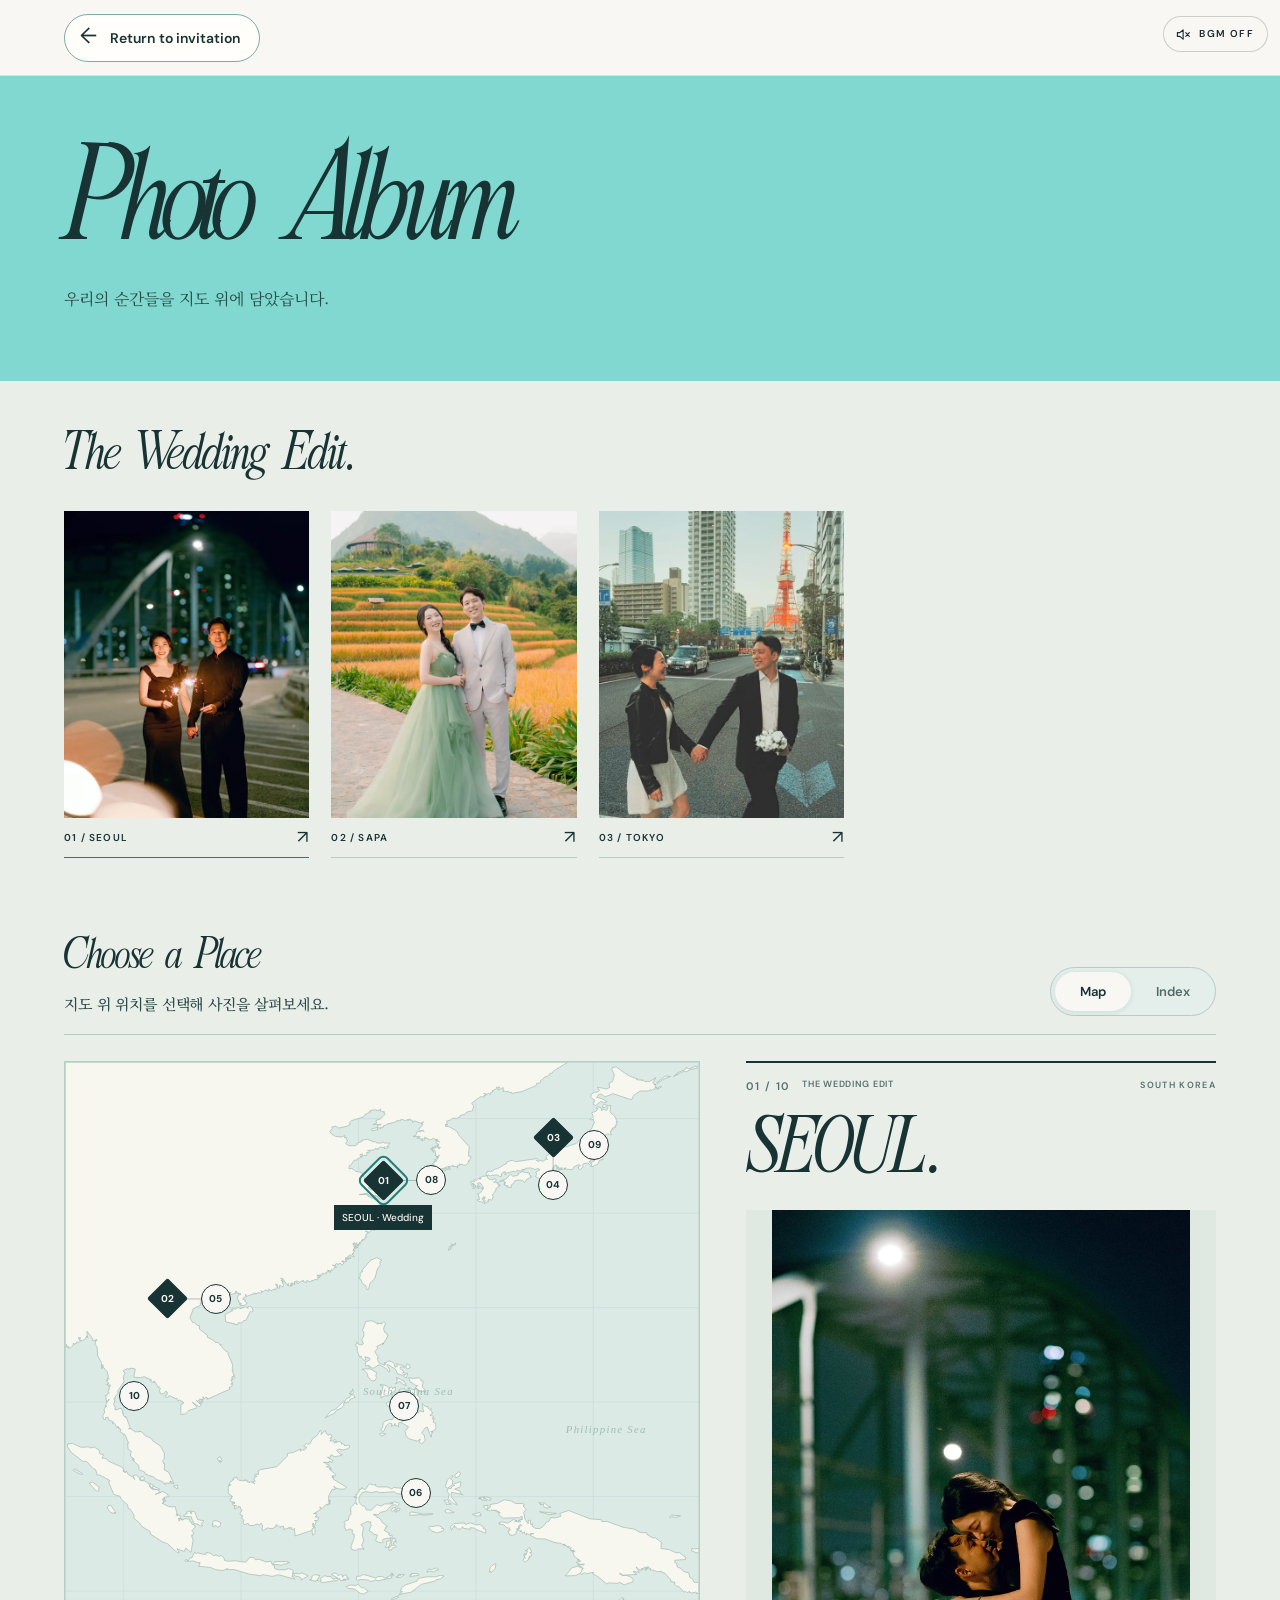
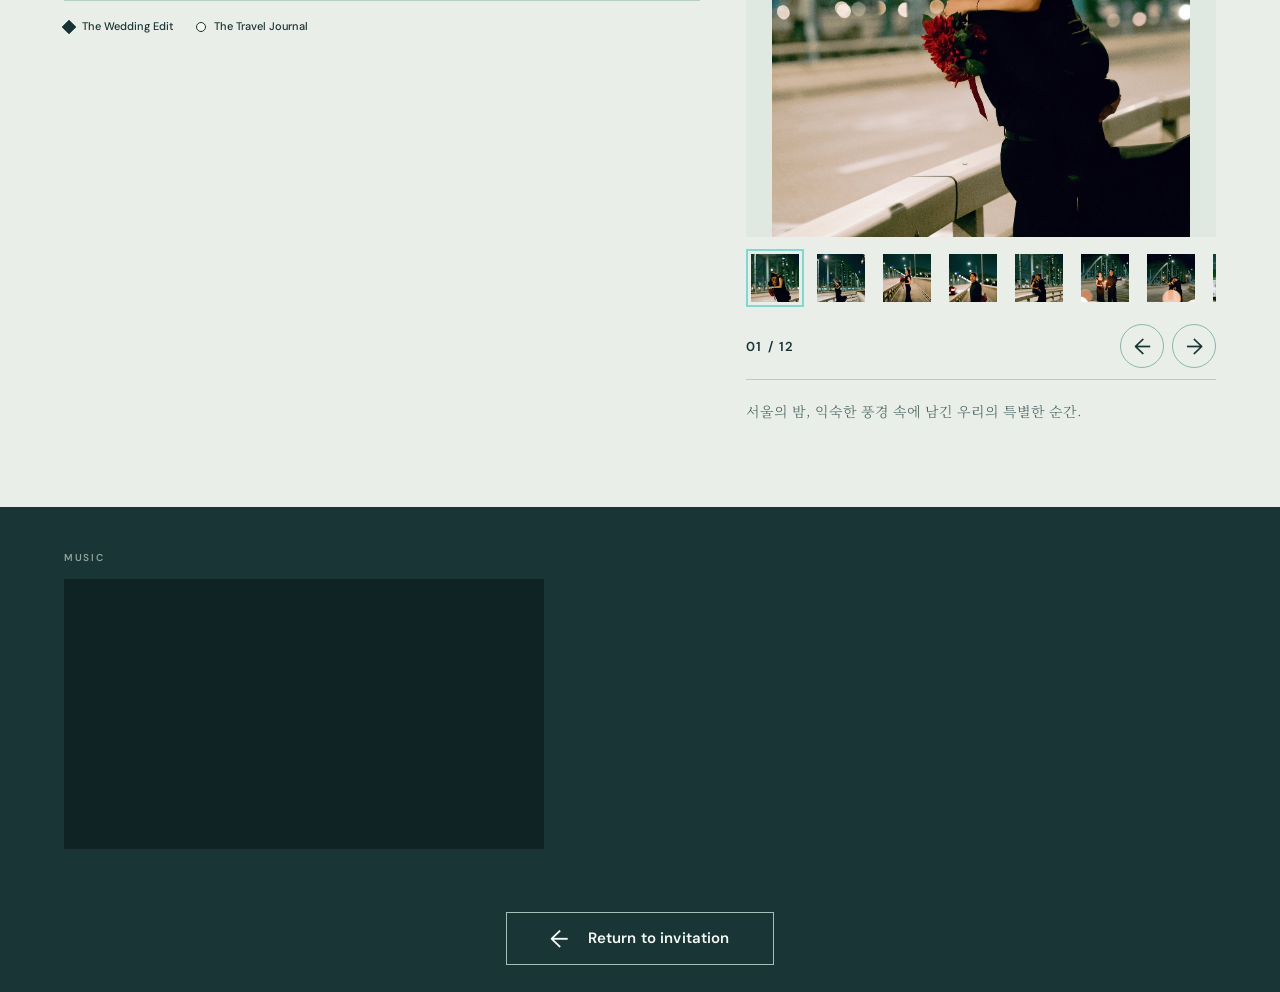
==== atlas.html @ 375e002c "UI refinement v5 (kakaopay remittance, accounts card design, photo album typography) - 마음을 전하는 곳: 연한" ====
<!doctype html>
<html lang="ko">
<head>
  <meta charset="utf-8">
  <meta name="viewport" content="width=device-width, initial-scale=1, viewport-fit=cover">
  <meta name="theme-color" content="#81d8d0">
  <title>Photo Album — Jungwoo &amp; Seoha</title>
  <link rel="stylesheet" href="./style.css?v=8-intro125">
  <link rel="stylesheet" href="./atlas.css?v=20261112-v6">
  <link rel="stylesheet" href="./atlas-typography.css?v=5">
  <link rel="stylesheet" href="./bgm.css?v=3">
</head>
<body class="atlas-page" data-bgm-page="atlas">
  <header class="atlas-header">
    <div class="wrap atlas-header-inner">
      <a class="atlas-back" href="./index.html#atlas-entry" aria-label="청첩장으로 돌아가기">
        <span class="atlas-back-arrow" aria-hidden="true">←</span>
        <span>Return to invitation</span>
      </a>
    </div>
  </header>
  <main class="atlas-main">
    <section class="atlas-hero" aria-labelledby="atlas-page-title">
      <div class="wrap atlas-hero-layout">
        <div class="atlas-title-stack">
          <h1 id="atlas-page-title">Photo Album</h1>
          <p class="atlas-hero-caption">우리의 순간들을 지도 위에 담았습니다.</p>
        </div>
      </div>
    </section>
    <section class="atlas-featured wrap" aria-labelledby="wedding-edit-title">
      <div class="atlas-featured-heading">
        <h2 id="wedding-edit-title">The Wedding Edit.</h2>
      </div>
      <div id="wedding-features" class="atlas-featured-grid"></div>
    </section>
    <section class="atlas-workspace wrap" id="explore" aria-label="웨딩 스냅과 여행 사진 탐색">
      <div class="atlas-toolbar">
        <div class="atlas-toolbar-heading">
          <h2>Choose a Place</h2>
          <p class="atlas-map-guide">지도 위 위치를 선택해 사진을 살펴보세요.</p>
        </div>
        <div class="atlas-tabs" role="tablist" aria-label="도시 탐색 방식">
          <button class="is-active" id="tab-map" type="button" role="tab" aria-selected="true" aria-controls="map-view">Map</button>
          <button id="tab-index" type="button" role="tab" tabindex="-1" aria-selected="false" aria-controls="index-view">Index</button>
        </div>
      </div>
      <div class="atlas-columns">
        <div class="atlas-locator">
          <div id="map-view" class="map-view" role="tabpanel" aria-labelledby="tab-map">
            <div id="map-holder" class="atlas-map">
              <svg class="atlas-map-art" viewBox="0 0 1000 850" preserveAspectRatio="none" role="img" aria-label="동아시아와 동남아시아 해안선 지도"><image href="./images/atlas-map.svg?v=20261023-1" width="1000" height="850"/></svg>
              <svg class="atlas-map-route" viewBox="0 0 1000 850" preserveAspectRatio="none" aria-hidden="true"><path id="map-pairs" d=""></path><path id="map-route-line" d=""></path></svg>
              <div id="map-dots" class="atlas-map-pins" aria-label="웨딩 스냅 또는 여행 컬렉션을 선택하세요"></div>
            </div>
            <div class="atlas-map-legend" aria-label="지도 범례">
              <span><i class="legend-wedding" aria-hidden="true"></i>The Wedding Edit</span>
              <span><i class="legend-travel" aria-hidden="true"></i>The Travel Journal</span>
            </div>
            <button class="atlas-details-link" id="details-link" type="button" aria-pressed="false">11 / The Details <span aria-hidden="true">↗</span></button>
          </div>
          <div id="index-view" class="atlas-index is-hidden" role="tabpanel" aria-labelledby="tab-index" hidden></div>
        </div>
        <article class="atlas-memory" id="photo-viewer" aria-labelledby="place-title" tabindex="-1">
          <div class="atlas-memory-top"><span><span id="place-number">01 / 10</span><span id="place-group">THE WEDDING EDIT</span></span><span id="place-country">SOUTH KOREA</span></div>
          <h3 id="place-title">SEOUL.</h3>
          <button id="memory-photo" class="atlas-photo-stage" type="button" aria-label="선택한 사진 확대" aria-haspopup="dialog">
            <img id="memory-image" alt="" decoding="async" fetchpriority="high" width="1200" height="1800">
            <span id="memory-placeholder" class="atlas-photo-placeholder">사진을 불러오는 중입니다.</span>
          </button>
          <div id="filmstrip" class="atlas-filmstrip" role="group" aria-label="사진 썸네일. 좌우 방향키로 이동"></div>
          <div class="atlas-photo-toolbar">
            <span id="memory-count" aria-live="polite">01 / 10</span>
            <div class="atlas-photo-arrows">
              <button type="button" id="prev-photo" aria-label="이전 사진">←</button>
              <button type="button" id="next-photo" aria-label="다음 사진">→</button>
            </div>
          </div>
          <p class="atlas-memory-caption" id="memory-story"></p>
          <p class="atlas-sr-only" id="viewer-status" role="status" aria-live="polite" aria-atomic="true"></p>
        </article>
      </div>
    </section>
  </main>
  <section class="bgm-dock" aria-label="배경음악"><div class="wrap">
    <figure class="bgm-card" aria-label="배경음악 플레이어">
      <figcaption class="bgm-card-caption"><span class="micro">Music</span></figcaption>
      <div class="bgm-frame"><div id="bgm-player"></div></div>
    </figure>
  </div></section>
  <footer class="atlas-footer"><div class="wrap"><a href="./index.html#atlas-entry" aria-label="청첩장으로 돌아가기"><span aria-hidden="true">←</span><span>Return to invitation</span></a></div></footer>
  <div id="photo-lightbox" class="atlas-lightbox" role="dialog" aria-modal="true" aria-label="확대된 사진" aria-hidden="true">
    <button id="close-lightbox" class="atlas-lightbox-close" type="button" aria-label="확대 사진 닫기">×</button>
    <button id="lightbox-prev" class="atlas-lightbox-prev" type="button" aria-label="이전 확대 사진">←</button>
    <img id="lightbox-image" alt="확대된 여행 사진">
    <button id="lightbox-next" class="atlas-lightbox-next" type="button" aria-label="다음 확대 사진">→</button>
    <span id="lightbox-count" class="atlas-lightbox-count"></span>
  </div>
  <script src="./atlas-data.js?v=20261112-v4" defer></script>
  <script src="./atlas.js?v=20261112-v4" defer></script>
  <script src="./bgm.js?v=3" defer></script>
</body>
</html>
---- style.css ----
@import url('https://fonts.googleapis.com/css2?family=Bodoni+Moda:ital,opsz,wght@0,6..96,400;0,6..96,500;1,6..96,400&family=DM+Sans:wght@400;500;600;700&family=Noto+Serif+KR:wght@300;400;500&display=swap');
:root{--blue:#81d8d0;--blue-deep:#66c9c0;--pale:#dbefec;--paper:#f8f7f3;--cream:#f0eee7;--ink:#152b2d;--muted:#647070;--white:#fffdf8;--serif:'Bodoni Moda',Georgia,serif;--kr:'Noto Serif KR','Batang',serif;--sans:'DM Sans',Arial,sans-serif;--hair:rgba(21,43,45,.25)}
*{box-sizing:border-box}html{scroll-behavior:smooth;scroll-padding-top:90px}body{margin:0;color:var(--ink);background:var(--paper);font:14px/1.6 var(--sans);-webkit-font-smoothing:antialiased}body.atlas-page{background:#e9eee9}button,input{font:inherit}a{color:inherit;text-decoration:none}button{cursor:pointer}button:disabled{cursor:not-allowed;opacity:.55}button:focus-visible,a:focus-visible{outline:2px solid #278f89;outline-offset:4px}img{max-width:100%;display:block}.wrap{max-width:1370px;margin:auto;padding-left:clamp(22px,5.1vw,76px);padding-right:clamp(22px,5.1vw,76px)}.micro{font:600 10px/1.4 var(--sans);letter-spacing:.165em;text-transform:uppercase}.micro-muted{color:var(--muted)}.serif{font-family:var(--serif)}.kr{font-family:var(--kr)}.link-line{display:inline-flex;align-items:center;justify-content:space-between;gap:60px;border-bottom:1px solid currentColor;padding:16px 0 12px;font:600 11px var(--sans);letter-spacing:.14em;text-transform:uppercase;transition:gap .25s,color .25s}.link-line:hover{gap:80px;color:#167b76}.arrow-circle{width:49px;height:49px;border:1px solid currentColor;border-radius:50%;display:inline-grid;place-items:center;font:24px/1 var(--sans);font-weight:400;flex-shrink:0}.site-header{height:74px;background:rgba(248,247,243,.97);border-bottom:1px solid var(--hair);position:sticky;top:0;z-index:20;backdrop-filter:blur(14px)}.header-grid{height:100%;display:flex;align-items:center;justify-content:space-between}.mark{font:500 25px/.8 var(--serif);letter-spacing:-.07em;white-space:nowrap}.mark em{font-weight:400;color:#218e87}.header-center{font:600 9px var(--sans);letter-spacing:.2em}.header-nav{display:flex;align-items:center;gap:34px}.header-nav a{font:600 10px var(--sans);letter-spacing:.11em;white-space:nowrap;transition:opacity .2s}.header-nav a:hover{opacity:.55}.header-nav .little-dot{display:inline-block;width:7px;height:7px;background:var(--blue);border:1px solid var(--ink);border-radius:50%;vertical-align:2px;margin-right:8px}.vertical-label{writing-mode:vertical-rl;text-orientation:mixed;font:600 9px var(--sans);letter-spacing:.2em}
/* Landing */
.hero{padding-top:65px;padding-bottom:91px;position:relative;overflow:hidden}.hero::before{content:'';position:absolute;width:31%;height:420px;background:#eaf2ee;right:0;top:0}.hero-grid{display:grid;grid-template-columns:48% 52%;align-items:center;min-height:700px;position:relative}.hero-copy{position:relative;z-index:2;padding-bottom:32px}.hero-intro{display:flex;align-items:center;gap:13px;margin-bottom:96px}.hero-intro::before{content:'';height:6px;width:30px;background:var(--blue)}.hero h1{font:400 clamp(83px,9vw,155px)/.94 var(--serif);letter-spacing:-.085em;margin:0 0 46px -8px}.hero h1 i{font-weight:400;display:block;margin-left:16%;letter-spacing:-.085em}.hero-foot{display:grid;grid-template-columns:110px 1fr;gap:25px;border-top:1px solid var(--hair);padding-top:19px;max-width:480px}.hero-foot .caption-kr{font:300 13px/1.95 var(--kr)}.hero-media{height:min(65vw,760px);min-height:660px;position:relative;display:flex;justify-content:flex-end;padding-left:34px}.hero-photo-frame{position:relative;height:100%;width:82%;background:#172527;overflow:hidden}.hero-photo-frame>img{height:100%;width:100%;object-fit:cover;object-position:50% 51%}.hero-photo-frame::after{content:'';position:absolute;inset:0;background:linear-gradient(to top,rgba(0,0,0,.22),transparent 35%);pointer-events:none}.hero-photo-caption{position:absolute;left:11%;bottom:28px;background:var(--white);padding:14px 24px 12px;z-index:2;font-size:9px;letter-spacing:.12em}.hero-plate{position:absolute;width:112px;height:112px;background:var(--blue);z-index:1;left:-15px;top:75px;display:flex;align-items:end;padding:14px}.hero-plate span{font:42px/.8 var(--serif);letter-spacing:-.06em}.hero-side{position:absolute;right:-29px;top:35%;color:#415f5e}.hero-rule{height:1px;background:var(--hair)}
.statement{background:var(--blue);min-height:130px;display:flex;align-items:center}.statement-grid{display:flex;align-items:center;justify-content:space-between;gap:40px;padding-top:27px;padding-bottom:27px}.statement h2{font:400 clamp(24px,3.1vw,44px)/1.12 var(--serif);letter-spacing:-.035em;margin:0}.statement h2 i{font-weight:400}.statement .seal{display:flex;align-items:center;gap:16px}.statement .seal-symbol{display:grid;place-items:center;width:57px;height:57px;border-radius:50%;border:1px solid var(--ink);font:400 24px var(--serif)}
.section-head{display:flex;justify-content:space-between;gap:18px;border-top:1px solid var(--hair);padding-top:17px}.note-section{padding-top:133px;padding-bottom:165px}.note-grid{display:grid;grid-template-columns:23% 1fr;gap:45px}.note-content{max-width:780px}.note-content .quote{font:400 clamp(57px,7vw,115px)/1.05 var(--serif);letter-spacing:-.065em;margin:65px 0 58px}.note-content .quote i{font-weight:400}.note-copy{display:flex;gap:44px;align-items:start;max-width:590px;margin-left:auto}.note-copy .fine-line{height:1px;background:var(--ink);flex:1;margin-top:13px;min-width:50px}.note-copy p{font:300 19px/2.1 var(--kr);letter-spacing:-.065em;margin:0;flex:2}.note-copy strong{font-weight:500}.note-foot{display:flex;justify-content:end;margin-top:54px;color:var(--muted)}
.portraits{background:var(--cream);padding:75px 0 145px;overflow:hidden}.portraits-heading{display:flex;justify-content:space-between;align-items:end;gap:25px;padding-top:65px}.portraits-heading h2{font:400 clamp(62px,8vw,120px)/.95 var(--serif);letter-spacing:-.07em;margin:0}.portraits-heading p{font:300 14px/1.9 var(--kr);margin:0 0 15px}.photos-composition{display:grid;grid-template-columns:53% 32%;justify-content:space-between;align-items:start;gap:6%;margin-top:75px}.portrait-main{margin:0}.portrait-main img{width:100%;height:700px;object-fit:cover;object-position:50% 55%;background:#172224}.portrait-small{margin:125px 0 0}.portrait-small img{width:100%;height:460px;object-fit:cover;object-position:48% 50%;background:#172224}.figure-caption{display:flex;justify-content:space-between;gap:12px;align-items:center;margin-top:13px;font:600 9px var(--sans);letter-spacing:.13em}.figure-caption span:last-child{color:var(--muted)}.photo-end{border-top:1px solid var(--hair);margin-top:80px;padding-top:17px;display:flex;justify-content:space-between;color:var(--muted)}
.atlas-teaser{background:var(--ink);color:var(--paper);position:relative;padding:91px 0 120px;overflow:hidden}.atlas-teaser::before{content:'03';position:absolute;right:-40px;bottom:-150px;color:rgba(129,216,208,.085);font:500 500px/.7 var(--serif);letter-spacing:-.1em;pointer-events:none}.atlas-teaser .section-head{border-color:#ffffff5c}.atlas-teaser-top{display:grid;grid-template-columns:52% 1fr;gap:40px;padding-top:70px}.atlas-teaser h2{font:400 clamp(74px,9.2vw,139px)/.91 var(--serif);letter-spacing:-.08em;margin:0}.atlas-teaser h2 i{display:block;padding-left:13%;font-weight:400}.atlas-teaser-intro{align-self:end;max-width:260px;justify-self:end;font:300 14px/2 var(--kr);color:#e0e8e3;padding-bottom:9px}.atlas-teaser-image{display:grid;grid-template-columns:53% 38%;gap:6%;align-items:end;margin:80px 0 54px}.atlas-teaser-image .image-window{height:500px;position:relative;overflow:hidden}.atlas-teaser-image .image-window img{height:100%;width:100%;object-fit:cover;object-position:50% 55%;filter:saturate(.88)}.atlas-teaser-image .image-window::after{content:'TOKYO / 003';position:absolute;left:18px;bottom:15px;background:var(--paper);padding:8px 11px;color:var(--ink);font:600 9px var(--sans);letter-spacing:.16em}.atlas-teaser-image .mini-archive{background:var(--blue);height:330px;color:var(--ink);display:flex;flex-direction:column;justify-content:space-between;padding:25px 24px}.mini-archive .geo-circle{height:170px;width:170px;border-radius:50%;border:1px solid #24565b;position:relative;align-self:center;margin-top:18px;background:repeating-linear-gradient(0deg,transparent 0 33px,#275b6033 34px 35px),repeating-linear-gradient(90deg,transparent 0 33px,#275b6033 34px 35px)}.mini-archive .geo-circle::after{content:'';position:absolute;inset:23px;border:1px dashed #275b6055;border-radius:50%}.mini-archive .geo-circle b{position:absolute;font:400 32px var(--serif);top:63px;left:62px}.atlas-link{border-top:1px solid #d5eeeb9c;display:flex;justify-content:space-between;align-items:center;padding-top:25px;gap:30px}.atlas-link .left-title{font:400 38px var(--serif);letter-spacing:-.04em}.atlas-link a{display:flex;align-items:center;gap:20px;font:600 11px var(--sans);letter-spacing:.14em}
.day-section{padding-top:145px;padding-bottom:170px}.day-grid{display:grid;grid-template-columns:49% 1fr;gap:75px;margin-top:75px}.day-section h2{font:400 clamp(85px,12vw,172px)/.81 var(--serif);letter-spacing:-.095em;margin:18px 0}.day-section h2 i{display:block;margin-left:25%;font-weight:400}.day-right{padding-top:55px}.day-right>p{font:300 14px/2.05 var(--kr);margin:0 0 82px}.detail{display:grid;grid-template-columns:125px 1fr;border-top:1px solid var(--hair);padding:20px 0 30px;gap:20px;min-height:120px}.detail:last-of-type{border-bottom:1px solid var(--hair)}.detail-title{font:400 clamp(26px,3vw,40px)/1.2 var(--serif);letter-spacing:-.03em}.detail-sub{margin-top:6px;font:300 12px/1.8 var(--kr);color:var(--muted)}.placeholder-tag{display:inline-block;background:var(--pale);padding:7px 10px;margin-top:33px;font:600 9px var(--sans);letter-spacing:.13em}
.reply{background:var(--blue);padding-top:85px;padding-bottom:100px}.reply .section-head{border-color:#28585a80}.reply-grid{display:grid;grid-template-columns:1fr 35%;gap:40px;align-items:end;margin-top:58px}.reply h2{font:400 clamp(67px,9vw,126px)/.92 var(--serif);letter-spacing:-.07em;margin:0}.reply h2 i{font-weight:400}.reply-right{font:300 14px/2 var(--kr);padding-bottom:12px}.reply-right a{margin-top:30px;width:100%;font:600 11px var(--sans);letter-spacing:.15em}.site-footer{background:var(--ink);color:#eef4ec;padding-top:78px;padding-bottom:35px}.footer-title{font:400 clamp(80px,17vw,250px)/.9 var(--serif);letter-spacing:-.095em;margin:50px 0 90px}.footer-title i{color:var(--blue);font-weight:400}.footer-bottom{display:flex;justify-content:space-between;border-top:1px solid #f9fbf866;padding-top:18px}
/* Atlas separate page */
.atlas-hero{background:var(--blue);padding:84px 0 92px;overflow:hidden}.atlas-hero .section-head{border-color:#204b4d85}.atlas-hero-content{display:grid;grid-template-columns:1fr 280px;gap:40px;align-items:end;margin-top:75px}.atlas-hero h1{font:400 clamp(94px,13vw,197px)/.84 var(--serif);letter-spacing:-.092em;margin:0 0 10px -9px}.atlas-hero h1 i{display:block;font-weight:400;margin-left:12%}.atlas-hero .sub{font:300 15px/2 var(--kr);margin:0 0 8px}.atlas-hero .index-no{font:400 44px var(--serif);margin-top:40px;letter-spacing:-.04em}.atlas-hero .index-no span{font:600 9px var(--sans);letter-spacing:.14em;vertical-align:middle;margin-left:8px}.atlas-workspace{padding-top:85px;padding-bottom:120px}.atlas-toolbar{display:flex;justify-content:space-between;align-items:end;gap:25px;border-bottom:1px solid var(--hair);padding-bottom:20px}.atlas-toolbar h2{font:400 43px var(--serif);letter-spacing:-.055em;margin:0}.view-tabs{display:flex;gap:30px}.view-tabs button{border:0;border-bottom:2px solid transparent;background:transparent;color:var(--muted);padding:13px 0 10px;font:600 10px var(--sans);letter-spacing:.17em}.view-tabs button.active{border-bottom-color:var(--ink);color:var(--ink)}.atlas-main-grid{display:grid;grid-template-columns:minmax(0,1.15fr) minmax(345px,.85fr);gap:50px;margin-top:35px;align-items:start}.map-view,.index-view{min-width:0}.hidden{display:none!important}.map-holder{background:#e5eeea;position:relative;width:100%;aspect-ratio:1.11;overflow:hidden;border:1px solid #b5c8c1}.map-holder svg{width:100%;height:100%;display:block}.map-dots{position:absolute;inset:0}.map-pin{position:absolute;transform:translate(-50%,-50%);width:17px;height:17px;border:1px solid var(--ink);border-radius:50%;background:var(--paper);padding:0;box-shadow:0 0 0 5px #f8f7f360;transition:background .2s,box-shadow .2s}.map-pin.featured{background:var(--blue)}.map-pin.is-selected{background:var(--ink);border:3px solid var(--blue);width:24px;height:24px;box-shadow:0 0 0 7px #74cfc550;z-index:5}.map-pin:hover{box-shadow:0 0 0 10px #74cfc54d;z-index:3}.map-pin .tooltip{position:absolute;bottom:26px;left:50%;transform:translateX(-50%);background:var(--ink);color:#fff;white-space:nowrap;padding:5px 8px;font:600 9px var(--sans);letter-spacing:.07em;opacity:0;pointer-events:none}.map-pin:hover .tooltip,.map-pin:focus-visible .tooltip{opacity:1}.map-legend{display:flex;align-items:center;justify-content:space-between;gap:16px;margin-top:15px;color:var(--muted)}.map-legend span{display:flex;align-items:center;gap:7px}.legend-dot{display:inline-block;width:9px;height:9px;border-radius:50%;border:1px solid var(--ink);background:var(--blue)}.map-caption{font:300 12px/1.9 var(--kr);margin-top:35px;color:var(--muted);max-width:350px}.index-view{height:100%;min-height:510px;max-height:670px;overflow:auto;border-top:1px solid var(--hair)}.index-btn{width:100%;display:grid;grid-template-columns:38px 1fr 22px;gap:12px;align-items:center;text-align:left;padding:18px 7px 18px 0;border:0;border-bottom:1px solid var(--hair);background:transparent;color:var(--ink)}.index-btn .num{font:600 9px var(--sans);letter-spacing:.1em;color:var(--muted)}.index-btn .place-name{font:400 28px/1.1 var(--serif);letter-spacing:-.03em}.index-btn .place-country{display:block;font:600 8px var(--sans);letter-spacing:.12em;color:var(--muted);margin-top:6px}.index-btn.selected{background:#dcece8;padding-left:9px}.index-btn:hover .place-name{font-style:italic}.memory-card{border-top:2px solid var(--ink);padding-top:20px;min-width:0}.memory-meta{display:flex;align-items:center;justify-content:space-between;gap:16px}.memory-card h3{font:400 clamp(51px,5.6vw,83px)/1 var(--serif);letter-spacing:-.064em;margin:31px 0 22px}.memory-card h3 i{font-weight:400}.memory-photo{position:relative;background:#ceddd8;height:470px;overflow:hidden;display:flex;flex-direction:column;justify-content:center;align-items:center}.memory-photo img{height:100%;width:100%;object-fit:cover;object-position:center 53%;cursor:zoom-in}.memory-photo .no-image{padding:30px;text-align:center;display:grid;place-items:center;width:100%;height:100%;background:linear-gradient(135deg,#d5e9e4,#e9eeea 55%,#c1dbd5)}.no-image .outline{height:160px;width:160px;border:1px solid #627f7b8f;border-radius:50%;display:grid;place-items:center;font:400 40px var(--serif);color:#4b706b}.no-image p{font:600 9px var(--sans);letter-spacing:.17em;color:#587a76;margin-top:25px}.memory-after{display:flex;justify-content:space-between;gap:20px;align-items:center;border-bottom:1px solid var(--hair);padding:18px 0}.memory-after .memory-count{font:600 10px var(--sans);letter-spacing:.12em}.image-controls{display:flex;gap:8px}.image-controls button{width:37px;height:37px;display:grid;place-items:center;background:none;border:1px solid var(--hair);border-radius:50%;font-size:20px}.image-controls button:hover:not(:disabled){background:var(--blue)}.memory-story{font:300 13px/2 var(--kr);margin:24px 0 0;color:#394f4e}.atlas-endnote{margin-top:130px;display:grid;grid-template-columns:1fr 35%;gap:40px;border-top:1px solid var(--hair);padding-top:32px}.atlas-endnote p{font:400 clamp(32px,4vw,60px)/1.2 var(--serif);letter-spacing:-.045em;margin:0}.atlas-endnote .micro{margin-top:16px}.lightbox{position:fixed;inset:0;background:#0c191beb;z-index:60;display:none;align-items:center;justify-content:center;padding:55px 25px}.lightbox.active{display:flex}.lightbox img{max-width:100%;max-height:100%;object-fit:contain}.lightbox button{position:absolute;right:25px;top:15px;border:0;background:transparent;color:#fff;font:300 34px var(--sans)}
@media(min-width:1500px){.hero-grid{min-height:780px}}@media(max-width:980px){.header-center{display:none}.hero{padding-top:40px}.hero-grid{grid-template-columns:47% 53%;min-height:auto}.hero-media{min-height:520px;height:670px}.hero h1{font-size:clamp(70px,9vw,100px)}.hero-intro{margin-bottom:65px}.note-grid{grid-template-columns:17% 1fr}.portrait-main img{height:610px}.portrait-small img{height:380px}.atlas-main-grid{grid-template-columns:1fr 1fr;gap:25px}.memory-photo{height:410px}.atlas-teaser-image .image-window{height:425px}}
@media(max-width:700px){.wrap{padding-left:24px;padding-right:24px}.site-header{height:64px}.mark{font-size:25px}.header-nav{gap:17px}.header-nav a{font-size:9px}.hero{padding:39px 0 76px}.hero::before{height:380px;width:24%}.hero-grid{display:flex;flex-direction:column;align-items:stretch;gap:31px}.hero-copy{padding-bottom:0}.hero-intro{margin:9px 0 40px}.hero h1{font-size:clamp(78px,17vw,118px);margin:0 0 39px -4px}.hero h1 i{margin-left:10%}.hero-foot{grid-template-columns:95px 1fr;gap:12px;padding-top:15px}.hero-foot .caption-kr{font-size:12px;line-height:1.9}.hero-media{height:auto;min-height:unset;aspect-ratio:.77;padding-left:0;justify-content:flex-end}.hero-photo-frame{width:91%}.hero-plate{width:74px;height:74px;top:23px;left:0;padding:11px}.hero-plate span{font-size:31px}.hero-side{right:-7px;top:37%;font-size:8px;color:#fff}.hero-photo-caption{left:0;bottom:22px;padding:9px 10px;font-size:8px}.statement-grid{gap:20px}.statement h2{font-size:26px}.statement .seal{display:none}.note-section{padding-top:86px;padding-bottom:114px}.note-grid{display:block}.note-grid>.section-head{border-top:0;padding-top:0}.note-content .quote{font-size:clamp(55px,12vw,91px);margin:53px 0 58px}.note-copy{gap:19px}.note-copy p{font-size:16px;line-height:2}.note-copy .fine-line{min-width:25px}.portraits{padding:43px 0 96px}.portraits-heading{padding-top:52px;display:block}.portraits-heading h2{font-size:clamp(75px,15vw,105px)}.portraits-heading p{margin:19px 0 0 20%;font-size:12px}.photos-composition{grid-template-columns:72% 50%;justify-content:start;gap:0;margin-top:48px;align-items:start}.portrait-main img{height:440px}.portrait-small{margin:160px 0 0 -28%;width:100%}.portrait-small img{height:285px;border:7px solid var(--cream)}.figure-caption{font-size:8px;line-height:1.6}.portrait-small .figure-caption{padding-left:8px}.photo-end{margin-top:68px}.atlas-teaser{padding:60px 0 75px}.atlas-teaser::before{font-size:350px;right:-25px;bottom:-90px}.atlas-teaser-top{display:block;padding-top:63px}.atlas-teaser h2{font-size:clamp(68px,13vw,104px)}.atlas-teaser-intro{font-size:12px;max-width:230px;margin:27px 0 0 auto}.atlas-teaser-image{grid-template-columns:67% 1fr;gap:13px;margin:51px 0 41px;align-items:end}.atlas-teaser-image .image-window{height:370px}.atlas-teaser-image .mini-archive{height:215px;padding:12px 9px}.mini-archive .geo-circle{width:95px;height:95px;margin-top:12px;background-size:auto}.mini-archive .geo-circle b{font-size:20px;top:36px;left:32px}.atlas-teaser-image .image-window::after{font-size:8px;left:10px;bottom:10px}.mini-archive .micro{font-size:8px;letter-spacing:.05em}.atlas-link .left-title{font-size:26px}.atlas-link a{gap:10px;font-size:9px}.arrow-circle{width:42px;height:42px;font-size:21px}.day-section{padding-top:91px;padding-bottom:105px}.day-grid{display:block;margin-top:50px}.day-section h2{font-size:clamp(92px,22vw,147px)}.day-right{padding-top:65px}.day-right>p{margin-bottom:52px;font-size:13px}.detail{grid-template-columns:95px 1fr;gap:13px;min-height:100px}.detail-title{font-size:29px}.placeholder-tag{margin-top:20px}.reply{padding-top:58px;padding-bottom:80px}.reply-grid{display:block;margin-top:65px}.reply h2{font-size:clamp(70px,14vw,110px)}.reply-right{max-width:340px;margin:55px 0 0 auto;font-size:12px}.site-footer{padding-top:62px}.footer-title{font-size:clamp(88px,20vw,155px);margin:73px 0 105px}.footer-bottom{font-size:8px;gap:20px}.atlas-hero{padding:65px 0 67px}.atlas-hero-content{display:block;margin-top:58px}.atlas-hero h1{font-size:clamp(94px,22vw,150px)}.atlas-hero .sub{margin:36px 0 0 25%;font-size:13px}.atlas-hero .index-no{font-size:33px;margin-top:32px;text-align:right}.atlas-workspace{padding-top:50px;padding-bottom:95px}.atlas-toolbar h2{font-size:31px}.view-tabs{gap:17px}.view-tabs button{font-size:9px}.atlas-main-grid{grid-template-columns:1fr;gap:64px;margin-top:22px}.map-holder{aspect-ratio:.92}.map-pin{width:14px;height:14px}.map-pin.is-selected{width:20px;height:20px}.map-caption{margin-top:24px}.memory-card{padding-top:15px}.memory-card h3{font-size:67px;margin:27px 0 18px}.memory-photo{height:490px}.atlas-endnote{margin-top:90px;display:block}.atlas-endnote p{font-size:40px}.atlas-endnote .micro{margin-top:25px}.index-view{max-height:470px;min-height:0}}
@media(max-width:390px){.hero h1{font-size:75px}.header-nav{gap:12px}.header-nav a{font-size:8px}.atlas-teaser h2{font-size:64px}.atlas-teaser-image .image-window{height:315px}.atlas-teaser-image .mini-archive{height:175px}.atlas-link .left-title{font-size:23px}.atlas-link a{font-size:8px}.note-content .quote{font-size:51px}.memory-photo{height:410px}.atlas-hero h1{font-size:90px}}
@media(prefers-reduced-motion:reduce){html{scroll-behavior:auto}*,*::before,*::after{transition:none!important;animation:none!important}}

#home-stage[hidden],#atlas-stage[hidden]{display:none!important}


html,body{width:100%;} @supports (overflow:clip) {html,body{overflow-x:clip}}
.wrap{max-width:none}
.site-header{position:relative}
.mark{font-size:clamp(17px,4.9vw,22px);letter-spacing:-.052em}
.header-grid{gap:8px}
.header-nav{flex-shrink:0}
.hero h1{font-weight:500;letter-spacing:-.072em}
.hero h1 i{font-weight:400;letter-spacing:-.075em}
@media(max-width:700px){
 .hero h1{font-size:clamp(70px,19vw,87px);line-height:.98;margin-bottom:39px}
 .hero h1 i{margin-left:9%;font-size:.88em;white-space:nowrap}
 .hero-intro{margin-bottom:40px}
 .header-nav a{font-size:8px}
 .header-nav{gap:12px}
}
@media(max-width:390px){.hero h1{font-size:clamp(65px,18.5vw,74px)}.mark{font-size:17px}}
/* When opening animation ends, remove overlay to reveal identical ivory background. */
.paper-intro{position:fixed;inset:0;background:#f8f7f3;z-index:99;display:none}
body.preview-paper .paper-intro{display:block}
.preview-control{position:fixed;bottom:15px;right:15px;z-index:100;border-radius:99px;background:#152b2d;color:#fff;padding:9px 14px;border:1px solid #748781;font:11px 'DM Sans',sans-serif}

/* Opening / fixed camera, full bleed mobile-only composition. v0.6 = v0.5 * 1.3 timing; choreography unchanged. */
html { background:#f8f7f3; }
/* Keep the document as the native page scroll container on mobile browsers. */
/* The full-screen overlay absorbs touch while animating; no document scroll lock. */
.unbox-overlay { position:fixed; inset:0; z-index:9999; background:#f8f7f3;
  overflow:hidden; isolation:isolate; opacity:1; transition:opacity 624ms cubic-bezier(.36,0,.22,1); } /* 1.875× intro: 1170ms / 1.875 */
.unbox-overlay.is-gone { opacity:0; pointer-events:none; }
.unbox-frame { position:absolute; inset:0; display:block; width:100%; height:100%;
  object-fit:cover; object-position:center center; opacity:0; will-change:opacity;
  transition:opacity 569ms cubic-bezier(.45,0,.18,1); }
.unbox-frame.active { opacity:1; }
/* Start the ivory wash while 02 -> 03 is still dissolving: no isolated jump. */
.unbox-gradient {position:absolute; inset:0; z-index:1; pointer-events:none;
 background:linear-gradient(135deg,
 rgba(248,247,243,.00) 0%,
 rgba(248,247,243,.18) 24%,
 rgba(248,247,243,.58) 52%,
 rgba(248,247,243,.97) 87%,
 #f8f7f3 100%);
 opacity:0; transition:opacity 749ms cubic-bezier(.24,.42,.24,1);}
.unbox-gradient.active {opacity:1;}
.unbox-ivory {z-index:2; position:absolute; inset:0; background:#f8f7f3; opacity:0;
 transition:opacity 645ms cubic-bezier(.35,0,.2,1); pointer-events:none;}
.unbox-ivory.active {opacity:1;}
.unbox-skip {position:absolute;bottom:calc(20px + env(safe-area-inset-bottom));right:20px;
  border:1px solid rgba(255,255,255,.6);background:rgba(15,41,42,.35);color:#fff;
  padding:9px 13px;border-radius:25px;font:500 10px/1.5 'DM Sans',sans-serif;
  letter-spacing:.12em;backdrop-filter:blur(6px);z-index:2;}
.unbox-overlay.ivory-mode .unbox-skip {color:#152b2d;border-color:rgba(21,43,45,.25);background:rgba(248,247,243,.75);}
.replay-intro {position:fixed; bottom:calc(16px + env(safe-area-inset-bottom));right:14px;
  z-index:22;border:1px solid rgba(21,43,45,.25);color:#152b2d;background:rgba(248,247,243,.94);
  padding:7px 11px;font:500 10px 'DM Sans',sans-serif;letter-spacing:.07em;border-radius:20px;
  box-shadow:0 2px 10px rgba(0,0,0,.05);}
@media(prefers-reduced-motion:reduce){.unbox-frame,.unbox-gradient,.unbox-ivory,.unbox-overlay{transition:none!important}}

/* V3 editorial adjustments */
html{scroll-behavior:smooth}body{ /* no document-level overflow lock */ }
.hero-foot{align-items:start}.hero-foot .caption-kr{font-size:clamp(15px,1.45vw,19px);line-height:1.85}
.statement h2{font-size:clamp(25px,3.7vw,52px)}.statement-grid{min-height:154px}
.note-copy p{font-size:clamp(17px,2vw,23px);line-height:1.9}.note-foot{justify-content:flex-end;text-align:right}
.day-right{padding-top:26px}.day-date{font:400 clamp(30px,4vw,49px)/1.15 var(--serif);letter-spacing:-.045em}.day-date-sub{font:300 14px/1.9 var(--kr);margin-top:10px}
.unbox-signature{position:absolute;z-index:3;top:13%;left:50%;transform:translateX(-50%);width:90%;text-align:center;display:flex;flex-direction:column;align-items:center;gap:6px;color:#152b2d;opacity:0;transition:opacity 374ms ease;pointer-events:none;text-shadow:0 1px 16px rgba(248,247,243,.5)}
.unbox-signature.active{opacity:1}.unbox-signature strong{font:500 clamp(19px,5vw,28px)/1.15 var(--serif);letter-spacing:-.04em}.unbox-signature em{font:italic 400 clamp(19px,5vw,27px)/1.2 var(--serif)}.unbox-signature small{font:500 10px/1.5 var(--sans);letter-spacing:.11em;text-transform:uppercase}
/* Overlaid signature during ivory transition, not printed on the gift photo */
body:not(.opening) .unbox-signature{display:none}
@media(max-width:700px){.statement-grid{min-height:126px}.statement h2{font-size:clamp(23px,6.3vw,30px)}.note-content .quote{font-size:clamp(48px,11vw,78px)}.day-date{font-size:38px}.day-right{padding-top:45px}.hero-foot .caption-kr{font-size:16px}}
@media(max-width:390px){.statement h2{font-size:22px}.note-content .quote{font-size:46px}}


/* V4 — smoother editorial palette / clear venue information */
.day-section{padding-bottom:clamp(92px,10vw,150px)}
.day-right{min-width:0}
.day-section .detail{grid-template-columns:105px minmax(0,1fr);min-height:0;padding:24px 0 28px}
.day-section .detail-title.detail-korean{font:400 clamp(21px,2.6vw,34px)/1.45 var(--kr);letter-spacing:-.06em;word-break:keep-all}
.day-section .detail-time{color:var(--ink);font-size:16px;font-weight:500;margin-top:10px}
.venue-map{margin-top:50px;border-top:1px solid var(--hair);padding-top:16px}
.venue-map-heading{display:flex;justify-content:space-between;align-items:center;gap:16px;margin-bottom:20px}
.venue-map-open{border-bottom:1px solid currentColor;padding-bottom:4px;white-space:nowrap}
.venue-map>a{display:block;background:#f0f0f0;overflow:hidden}
.venue-map img{display:block;width:100%;height:auto;max-width:100%;object-fit:contain}
.access-summary{display:grid;grid-template-columns:1fr 1fr;gap:20px;padding:25px 0;border-bottom:1px solid var(--hair)}
.access-summary p{font:300 12px/1.95 var(--kr);margin:9px 0 0;word-break:keep-all}
.map-credit{font:400 10px/1.6 var(--sans);color:var(--muted);margin:14px 0 0}
/* Light atlas teaser bridges long ivory information pages and Tiffany-blue farewell. */
.atlas-teaser{background:#e1efeb;color:var(--ink)}
.atlas-teaser::before{color:rgba(47,115,110,.06)}
.atlas-teaser .section-head{border-color:var(--hair)}
.atlas-teaser-intro{color:#436765}
.atlas-link{border-color:rgba(21,43,45,.35)}
.atlas-link a:hover{color:#167b76}
.atlas-teaser-image .image-window{box-shadow:0 16px 48px rgba(21,43,45,.09)}
@media(max-width:700px){
 .day-section .detail{grid-template-columns:80px minmax(0,1fr);gap:12px}
 .day-section .detail-title.detail-korean{font-size:clamp(19px,5.1vw,24px)}
 .venue-map{margin-top:35px}
 .access-summary{display:block;padding:20px 0}
 .access-summary>div+div{margin-top:24px}
 .access-summary p{font-size:12px}
 .venue-map-heading .micro{font-size:9px}
}

/* Map spans the entire page rather than squeezing into the right information column. */
.day-section>.venue-map{max-width:960px;margin:82px auto 0}
@media(max-width:700px){.day-section>.venue-map{margin-top:55px}}

/* ===========================================================================
   V5 — Six editorial chapters.  The original Atlas page CSS is kept intact.
   All selectors here affect only the invitation page unless explicitly noted.
   =========================================================================== */
:root {
  --paper:#f8f7f3;
  --cream:#f2efe9;
  --ink:#152b2d;
  --blue:#81d8d0;
  --muted:#61716f;
}
.invitation-page { background:var(--paper); }
.invitation-page .section-head { font-size:clamp(10px,1.2vw,12px); letter-spacing:.13em; }
.invitation-page .section-head span:last-child { text-align:right; }
.invitation-page .micro { letter-spacing:.13em; }

/* 00 / Larger, more legible cover typography with intentional vertical spacing. */
.unbox-signature { top:clamp(68px,12vh,150px); gap:0; width:95%; text-shadow:0 2px 20px rgba(248,247,243,.66); }
.unbox-signature strong { font:500 clamp(29px,7.5vw,42px)/1.12 var(--serif); letter-spacing:-.046em; white-space:nowrap; }
.unbox-signature em { margin-top:clamp(25px,4.5vh,41px); font:italic 400 clamp(29px,7.5vw,41px)/1.16 var(--serif); letter-spacing:-.035em; }
.unbox-signature small { margin-top:12px; font:600 clamp(14px,3.8vw,16px)/1.4 var(--sans); letter-spacing:.12em; }

/* 01 / No navigation: the couple's names become the opening masthead. */
.invitation-page .hero { padding-top:0; padding-bottom:clamp(82px,9vw,132px); overflow:visible; }
.invitation-page .hero::before { top:150px; right:0; width:24%; height:500px; background:#edf3f0; }
.hero-masthead { display:flex; align-items:center; justify-content:space-between; gap:28px; padding:30px 0 27px; position:relative; z-index:3; }
.hero-nameplate { font:500 clamp(35px,4.2vw,64px)/1.05 var(--serif); letter-spacing:-.064em; white-space:nowrap; }
.hero-nameplate i { font-weight:400; color:#398d86; }
.hero-masthead-side { text-align:right; line-height:1.7!important; color:var(--muted); }
.hero-chapter { position:relative; z-index:2; }
.invitation-page .hero-grid { grid-template-columns:47% 53%; min-height:690px; }
.invitation-page .hero-copy { padding-top:36px; }
.invitation-page .hero-intro { margin-bottom:66px; }
.invitation-page .hero h1 { font-weight:400; font-size:clamp(81px,9.3vw,152px); margin-bottom:53px; }
.invitation-page .hero h1 i { font-weight:400; margin-left:13%; }
.invitation-page .hero-foot { max-width:460px; }
.invitation-page .hero-foot .caption-kr { font-size:clamp(16px,1.5vw,21px); }
.invitation-page .hero-media { min-height:560px; height:min(62vw,735px); }
.invitation-page .hero-plate { background:var(--blue); }
.invitation-page .hero-photo-frame { width:84%; }
.invitation-page .hero-photo-caption { color:var(--ink); }
.invitation-page .statement { background:var(--blue); }
.invitation-page .statement-overline { margin-bottom:12px; }
.invitation-page .statement-grid { min-height:158px; }

/* 02 / Quote and portrait: a compact editorial spread, not another gallery. */
.invitation-page .note-section { padding-top:clamp(92px,11vw,150px); padding-bottom:clamp(100px,12vw,170px); }
.note-editorial { display:grid; grid-template-columns:minmax(0,1.1fr) minmax(0,.76fr); gap:clamp(50px,7vw,130px); align-items:center; margin-top:clamp(60px,8vw,115px); }
.note-words { min-width:0; }
.note-kicker { color:#4a7973; }
.invitation-page .note-words .quote { font:400 clamp(55px,7.6vw,112px)/1.06 var(--serif); letter-spacing:-.075em; margin:38px 0 51px; }
.invitation-page .note-words .quote i { font-weight:400; }
.note-translation { font:300 clamp(16px,1.6vw,22px)/2 var(--kr); letter-spacing:-.07em; border-left:2px solid #6dbdb6; padding-left:23px; margin:0; word-break:keep-all; }
.invitation-page .note-foot { color:var(--muted); display:block; text-align:left; margin:48px 0 0; font-size:10px; line-height:1.9; }
.note-portrait { margin:0; align-self:center; transform:translateY(24px); }
.note-portrait-frame { width:100%; aspect-ratio: .77; overflow:hidden; background:#d1ddd8; }
.note-portrait-frame img { width:100%; height:100%; object-fit:cover; object-position:50% 50%; }
.note-portrait figcaption { display:flex; justify-content:space-between; gap:12px; padding-top:15px; border-top:1px solid var(--hair); margin-top:14px; font-size:9px; }

/* 03 / Warm paper balances the pale note and dark Atlas. */
.invitation-page .day-section { background:var(--cream); padding-top:clamp(100px,11vw,155px); padding-bottom:clamp(98px,10vw,148px); }
.invitation-page .day-grid { margin-top:clamp(57px,7vw,90px); gap:clamp(40px,6vw,90px); }
.invitation-page .day-section h2 { font-size:clamp(90px,11vw,169px); }
.invitation-page .day-right { padding-top:45px; }
.invitation-page .detail-sub { color:#52625f; font-size:13px; }
.invitation-page .day-section .detail-title.detail-korean { font-weight:400; }
.invitation-page .day-section .detail-time { font-size:18px; }
.invitation-page .day-section>.venue-map { max-width:1020px; margin:96px auto 0; }
.invitation-page .venue-map { padding-top:17px; }
.invitation-page .venue-map-heading { margin-bottom:18px; }
.venue-map-crop { overflow:hidden; width:100%; aspect-ratio:716 / 471; position:relative; background:#e4e4e4; }
.venue-map-crop img { width:100%; height:auto; max-width:none; display:block; }
.route-links { display:grid; grid-template-columns:1fr 1fr; gap:12px; margin-top:14px; }
.route-link { display:flex; align-items:center; justify-content:space-between; gap:12px; min-height:62px; padding:0 23px; font:500 clamp(13px,1.5vw,16px) var(--kr); border:1px solid #9bbab5; transition:background .2s,color .2s,border-color .2s; }
.route-link span:last-child { font:400 28px var(--serif); }
.route-kakao { background:var(--ink); border-color:var(--ink); color:#fff; }
.route-kakao:hover { background:#2b5554; }
.route-tmap { background:#f8f7f3; }
.route-tmap:hover { background:#d9ebe5; border-color:#387c76; }
.invitation-page .access-summary { border-top:1px solid var(--hair); margin-top:26px; gap:40px; padding:25px 0 0; border-bottom:0; }
.invitation-page .access-summary p { font-size:clamp(12px,1.15vw,14px); line-height:2.05; }

/* 04 / The whole photo + large Tiffany-blue ticket is a tap target. */
.invitation-page .atlas-teaser { background:#192f31; color:#f8f7f3; padding:clamp(90px,9vw,130px) 0 clamp(95px,9vw,130px); }
.invitation-page .atlas-teaser::before { content:'04'; font-size:420px; right:-48px; bottom:-140px; color:rgba(129,216,208,.044); }
.invitation-page .atlas-teaser .section-head { border-color:rgba(255,255,255,.35); }
.invitation-page .atlas-teaser-top { grid-template-columns:1fr 265px; padding-top:clamp(65px,8vw,110px); margin-bottom:clamp(58px,7vw,95px); }
.invitation-page .atlas-teaser h2 { font-size:clamp(76px,9vw,139px); }
.invitation-page .atlas-teaser-intro { color:#d5e7e2; font-size:clamp(14px,1.3vw,16px); }
.atlas-feature { position:relative; display:grid; grid-template-columns:minmax(0,1.15fr) minmax(0,.8fr); min-height:clamp(480px,46vw,655px); isolation:isolate; cursor:pointer; box-shadow:0 20px 55px rgba(0,0,0,.15); }
.atlas-feature-image { min-width:0; overflow:hidden; background:#304a49; }
.atlas-feature-image img { width:100%; height:100%; object-fit:cover; object-position:50% 50%; transition:transform .5s ease; }
.atlas-feature:hover .atlas-feature-image img { transform:scale(1.045); }
.atlas-feature-ticket { display:flex; flex-direction:column; justify-content:space-between; background:#87dcd3; color:#152b2d; padding:clamp(23px,3.3vw,48px); position:relative; }
.atlas-feature-ticket::before { content:''; position:absolute; inset:12px; border:1px solid rgba(21,43,45,.22); pointer-events:none; }
.ticket-edition { line-height:1.6!important; }
.ticket-middle { display:flex; align-items:center; gap:20px; margin-top:35px; }
.ticket-number { font:400 clamp(82px,10vw,154px)/.75 var(--serif); letter-spacing:-.085em; white-space:nowrap; }
.ticket-number .micro { display:block; font-size:10px; margin-top:19px; text-align:center; }
.ticket-rule { align-self:stretch; width:1px; background:rgba(21,43,45,.35); }
.ticket-action { display:flex; justify-content:space-between; align-items:end; gap:16px; margin-top:50px; }
.ticket-intro { display:block; margin-bottom:16px; font:300 clamp(12px,1.2vw,15px)/1.7 var(--kr); }
.ticket-action strong { display:block; font:400 clamp(44px,5vw,72px)/1.01 var(--serif); letter-spacing:-.063em; }
.ticket-sub { display:block; margin-top:25px; font-size:10px; }
.ticket-arrow { display:grid; place-items:center; width:clamp(62px,6vw,83px); height:clamp(62px,6vw,83px); border-radius:50%; background:var(--ink); color:var(--blue); font:400 clamp(35px,3.5vw,53px)/1 var(--serif); flex-shrink:0; transition:transform .25s,background .25s; }
.atlas-feature:hover .ticket-arrow { transform:translate(3px,-3px); background:#305c5b; }
.atlas-feature:focus-visible { outline:3px solid #81d8d0; outline-offset:8px; }
.atlas-after { text-align:right; margin:24px 0 0; font-size:10px; color:#bfd4cf; }

/* 05 / Future RSVP, visually a response card rather than a second occasion. */
.invitation-page .reply { background:#dbece8; color:var(--ink); padding:clamp(92px,10vw,148px) 0 clamp(100px,11vw,165px); }
.invitation-page .reply .section-head { border-color:rgba(21,43,45,.3); }
.rsvp-grid { display:grid; grid-template-columns:minmax(0,1fr) minmax(0,.86fr); gap:clamp(45px,7vw,125px); align-items:center; padding-top:clamp(66px,7vw,105px); }
.rsvp-copy h2 { font:400 clamp(76px,9vw,135px)/.94 var(--serif); letter-spacing:-.08em; margin:0 0 45px; }
.rsvp-copy h2 i { margin-left:11%; font-weight:400; }
.rsvp-copy>p { font:300 clamp(14px,1.35vw,17px)/2 var(--kr); margin:0 0 37px; word-break:keep-all; }
.rsvp-postscript { color:#538078; }
.rsvp-form-shell { padding:clamp(25px,4vw,55px); background:#f8f7f3; box-shadow:0 22px 60px rgba(35,75,71,.09); border:1px solid rgba(21,43,45,.13); }
.rsvp-form-heading { display:flex; justify-content:space-between; align-items:start; gap:15px; padding-bottom:50px; border-bottom:1px solid var(--hair); }
.rsvp-stamp { font:400 43px/1 var(--serif); letter-spacing:-.08em; }
.rsvp-stamp i { color:#38988d; }
.rsvp-option-preview { display:flex; flex-wrap:wrap; justify-content:space-between; gap:18px; padding:32px 0; font:400 clamp(13px,1.2vw,16px) var(--kr); }
.rsvp-option-preview>span { display:flex; align-items:center; gap:12px; white-space:nowrap; }
.fake-radio { width:18px; height:18px; display:inline-block; border:1px solid #718b87; border-radius:50%; }
.rsvp-form-line { border-top:1px solid var(--hair); border-bottom:1px solid var(--hair); padding:15px 0 24px; }
.line-placeholder { display:block; margin-top:12px; color:#7c8886; font:300 13px var(--kr); }
.rsvp-action { display:flex; justify-content:space-between; align-items:center; width:100%; min-height:70px; padding:0 22px; background:#152b2d; border:1px solid #152b2d; color:#fff; font:400 clamp(15px,1.4vw,18px) var(--kr); margin-top:30px; }
.rsvp-action span { font:400 27px var(--serif); }
.invitation-page .rsvp-action:disabled,.invitation-page .guestbook-action:disabled { opacity:.76; cursor:not-allowed; }
.form-coming { font-size:10px; color:#73847f; margin:14px 0 0; text-align:center; }

/* 06 / The guestbook is an intentionally empty, writable-looking page. */
.guestbook { padding-top:clamp(98px,11vw,155px); padding-bottom:clamp(100px,12vw,174px); }
.guestbook-grid { display:grid; grid-template-columns:minmax(0,1fr) minmax(0,.88fr); align-items:center; gap:clamp(48px,7vw,125px); padding-top:clamp(72px,9vw,120px); }
.guestbook-copy h2 { font:400 clamp(77px,9vw,137px)/.95 var(--serif); letter-spacing:-.083em; margin:0 0 45px; }
.guestbook-copy h2 i { font-weight:400; margin-left:10%; }
.guestbook-copy p { font:300 clamp(14px,1.35vw,17px)/2 var(--kr); margin:0; word-break:keep-all; }
.guestbook-paper { padding:clamp(25px,3.7vw,52px); background:#f2efe7; border:1px solid #d5d0c3; box-shadow:12px 12px 0 #e3e9e4; }
.guestbook-paper-top { display:flex; align-items:center; justify-content:space-between; gap:20px; padding-bottom:35px; border-bottom:1px solid var(--hair); }
.guestbook-lines { height:236px; display:flex; flex-direction:column; justify-content:end; padding-bottom:10px; }
.guestbook-lines p { font:300 14px var(--kr); color:#82918b; margin:12px 0 28px; }
.guestbook-lines span { display:block; height:40px; border-bottom:1px solid #b9c4bd; }
.guestbook-signature { display:flex; align-items:center; justify-content:space-between; gap:30px; margin-top:26px; }
.signature-line { width:55%; height:1px; background:#afbab3; }
.guestbook-action { display:flex; align-items:center; justify-content:space-between; width:100%; background:transparent; color:var(--ink); min-height:66px; border:1px solid var(--ink); font:400 clamp(15px,1.4vw,18px) var(--kr); margin-top:38px; padding:0 22px; }
.guestbook-action span { font:400 27px var(--serif); }
.invitation-page .site-footer { background:#192f31; }
.invitation-page .site-footer .footer-title { margin-bottom:80px; }

@media(max-width:980px) {
  .invitation-page .hero-grid { min-height:550px; }
  .invitation-page .hero h1 { font-size:clamp(75px,9vw,100px); }
  .invitation-page .hero-media { min-height:515px; height:610px; }
  .note-editorial { gap:40px; }
  .invitation-page .note-words .quote { font-size:clamp(55px,7vw,85px); }
  .invitation-page .day-section h2 { font-size:clamp(85px,10vw,115px); }
  .ticket-middle { margin-top:25px; }
  .ticket-arrow { width:60px; height:60px; font-size:39px; }
  .ticket-action strong { font-size:clamp(40px,4.7vw,55px); }
}
@media(max-width:700px) {
  .invitation-page .section-head { font-size:10px; }
  .hero-masthead { padding:31px 0 22px; gap:15px; }
  .hero-nameplate { font-size:clamp(33px,9vw,47px); }
  .hero-masthead-side { font-size:8px; letter-spacing:.06em!important; white-space:nowrap; }
  .invitation-page .hero { padding-top:0; padding-bottom:84px; }
  .invitation-page .hero::before { top:210px; width:26%; height:440px; }
  .invitation-page .hero-grid { display:flex; flex-direction:column; min-height:auto; gap:34px; }
  .invitation-page .hero-copy { padding-top:0; }
  .invitation-page .hero-intro { margin:43px 0 43px; }
  .invitation-page .hero h1 { font-size:clamp(70px,18.5vw,99px); line-height:.96; margin:0 0 39px -4px; }
  .invitation-page .hero h1 i { margin-left:12%; font-size:.88em; }
  .invitation-page .hero-foot { grid-template-columns:98px 1fr; }
  .invitation-page .hero-foot .caption-kr { font-size:16px; }
  .invitation-page .hero-media { height:auto; min-height:0; aspect-ratio:.8; padding:0; }
  .invitation-page .hero-photo-frame { width:90%; }
  .invitation-page .hero-photo-caption { bottom:19px; }
  .invitation-page .statement-grid { min-height:135px; }
  .invitation-page .statement h2 { font-size:clamp(23px,6vw,29px); }
  .invitation-page .note-section { padding-top:90px; padding-bottom:100px; }
  .note-editorial { display:block; margin-top:60px; }
  .note-kicker { font-size:9px; }
  .invitation-page .note-words .quote { font-size:clamp(51px,11.5vw,80px); line-height:1.08; margin:35px 0 42px; }
  .note-translation { font-size:16px; padding-left:18px; }
  .invitation-page .note-foot { margin-top:33px; font-size:9px; }
  .note-portrait { width:77%; margin:65px 0 0 auto; transform:none; }
  .note-portrait-frame { aspect-ratio:.79; }
  .note-portrait figcaption { font-size:8px; }
  .invitation-page .day-section { padding-top:95px; padding-bottom:105px; }
  .invitation-page .day-grid { display:block; margin-top:62px; }
  .invitation-page .day-section h2 { font-size:clamp(95px,22vw,145px); }
  .invitation-page .day-right { padding-top:74px; }
  .invitation-page .day-section .detail { grid-template-columns:78px minmax(0,1fr); gap:12px; }
  .invitation-page .day-section .detail-title.detail-korean { font-size:clamp(18px,5.3vw,25px); }
  .invitation-page .day-section .detail-time { font-size:17px; }
  .invitation-page .day-section>.venue-map { margin-top:62px; }
  .venue-map-crop { aspect-ratio:716 / 471; }
  .route-links { gap:10px; }
  .route-link { padding:0 14px; min-height:60px; font-size:13px; }
  .route-link span:last-child { font-size:24px; }
  .invitation-page .access-summary { display:block; margin-top:23px; }
  .invitation-page .access-summary>div+div { margin-top:27px; }
  .invitation-page .atlas-teaser { padding:92px 0 96px; }
  .invitation-page .atlas-teaser::before { font-size:250px; }
  .invitation-page .atlas-teaser-top { display:block; padding-top:67px; margin-bottom:56px; }
  .invitation-page .atlas-teaser h2 { font-size:clamp(69px,13.6vw,104px); }
  .invitation-page .atlas-teaser-intro { font-size:13px; max-width:270px; margin:30px 0 0 auto; }
  .atlas-feature { display:flex; flex-direction:column; min-height:0; }
  .atlas-feature-image { aspect-ratio:1.15; flex:none; }
  .atlas-feature-ticket { min-height:345px; padding:26px 28px 27px; }
  .atlas-feature-ticket::before { inset:10px; }
  .ticket-edition { font-size:9px; }
  .ticket-middle { margin-top:24px; }
  .ticket-number { font-size:95px; }
  .ticket-number .micro { font-size:9px; margin-top:15px; }
  .ticket-action { margin-top:30px; }
  .ticket-intro { font-size:12px; margin-bottom:9px; }
  .ticket-action strong { font-size:clamp(48px,11vw,65px); }
  .ticket-sub { font-size:9px; margin-top:16px; }
  .ticket-arrow { width:64px; height:64px; font-size:41px; }
  .atlas-after { text-align:left; font-size:9px; line-height:1.7; }
  .invitation-page .reply { padding:93px 0 103px; }
  .rsvp-grid { display:block; padding-top:70px; }
  .rsvp-copy h2 { font-size:clamp(79px,18vw,116px); margin-bottom:35px; }
  .rsvp-copy>p { font-size:15px; margin-bottom:25px; }
  .rsvp-form-shell { margin-top:57px; padding:29px 23px; }
  .rsvp-form-heading { padding-bottom:37px; }
  .rsvp-option-preview { padding:29px 0; font-size:13px; }
  .rsvp-option-preview>span { gap:8px; }
  .fake-radio { width:16px; height:16px; }
  .rsvp-action { min-height:65px; font-size:15px; }
  .guestbook { padding-top:97px; padding-bottom:111px; }
  .guestbook-grid { display:block; padding-top:74px; }
  .guestbook-copy h2 { font-size:clamp(79px,18vw,114px); margin-bottom:35px; }
  .guestbook-copy p { font-size:15px; }
  .guestbook-paper { margin-top:65px; padding:30px 23px; }
  .guestbook-lines { height:220px; }
  .guestbook-action { font-size:15px; }
  .invitation-page .footer-title { margin-top:65px; }
}
@media(max-width:390px) {
  .hero-nameplate { font-size:33px; }
  .hero-masthead-side { font-size:7.2px; }
  .invitation-page .hero h1 { font-size:clamp(66px,18.2vw,74px); }
  .invitation-page .note-words .quote { font-size:clamp(47px,11.5vw,58px); }
  .invitation-page .atlas-teaser h2 { font-size:clamp(62px,13.1vw,72px); }
  .ticket-action strong { font-size:46px; }
  .ticket-arrow { width:55px; height:55px; font-size:36px; }
  .rsvp-option-preview { font-size:12px; gap:10px; }
}
/* On mobile, the legacy .hero shorthand removed .wrap's horizontal gutters. */
@media(max-width:700px) {
  .invitation-page .hero { padding-left:24px; padding-right:24px; }
}

/* Replay is available unobtrusively in the footer, not over the couple's photos. */
.invitation-page .footer-actions { display:flex; gap:24px; flex-wrap:wrap; align-items:center; justify-content:flex-end; }
.invitation-page .replay-intro { display:inline-block; position:static; border:0; border-radius:0; background:none; box-shadow:none; color:inherit; padding:0; font:inherit; letter-spacing:inherit; }
.invitation-page .replay-intro[hidden] { display:none; }
.invitation-page .footer-actions a:hover,.invitation-page .footer-actions button:hover { color:var(--blue); }
@media(max-width:700px) { .invitation-page .footer-actions { gap:14px; flex-direction:column; align-items:flex-end; } }

/* KakaoTalk / Android WebView scrolling recovery */
.unbox-overlay[hidden] { display: none !important; }
/* Avoid forcing a second scrolling element (body) on Android Chrome/WebView. */
html, body.invitation-page { overflow-y: visible !important; }
body.invitation-page { touch-action: auto; }
body.invitation-page .unbox-overlay:not([hidden]) { touch-action: none; }
/* Fallback for browsers that do not support overflow: clip. */
@supports not (overflow: clip) { html, body.invitation-page { overflow-x: visible !important; } }
---- atlas.css ----
/* Atlas refinements. Intentionally isolated from the invitation's style.css. */
.atlas-page * { box-sizing: border-box; }
.atlas-page a { text-decoration: none; }
.atlas-page button { cursor: pointer; }
.atlas-page button:disabled { cursor: not-allowed; }
.atlas-page {
  --atlas-ink: #183333;
  --atlas-muted: #57716e;
  --atlas-line: #b9cbc5;
  --atlas-blue: #81d8d0;
  --atlas-ivory: #f8f7f3;
  margin: 0;
  overflow-x: clip;
  background: #f2f4ef;
  color: var(--atlas-ink);
}
.atlas-page .wrap { width: 100%; max-width: 1280px; margin: 0 auto; padding-left: clamp(20px, 5vw, 72px); padding-right: clamp(20px, 5vw, 72px); }
.atlas-page button, .atlas-page a { -webkit-tap-highlight-color: transparent; }
.atlas-page button:focus-visible, .atlas-page a:focus-visible { outline: 3px solid #287f7b; outline-offset: 4px; }
.atlas-header { height: 76px; background: var(--atlas-ivory); border-bottom: 1px solid #d5e2dd; }
.atlas-header-inner { height: 100%; display: flex; justify-content: flex-start; align-items: center; }
.atlas-back {
  display: inline-flex; align-items: center; gap: 13px;
  min-height: 48px; padding: 0 19px 0 15px;
  border: 1px solid #7eaba5; border-radius: 999px;
  background: #fffefb; color: var(--atlas-ink);
  font: 600 14px/1 var(--sans, Arial, sans-serif);
  letter-spacing: .005em; transition: background .2s, transform .2s;
}
.atlas-back:hover { background: #e9f5f2; transform: translateX(-2px); }
.atlas-back-arrow { font-size: 22px; line-height: 0; font-weight: 400; padding-bottom: 3px; }
.atlas-hero { background: var(--atlas-blue); padding: 64px 0 69px; overflow: hidden; }
.atlas-hero-layout { display: flex; justify-content: space-between; align-items: end; gap: 42px; }
.atlas-hero h1 {
  margin: 0 0 -2px -7px; white-space: nowrap;
  font: 400 clamp(88px, 11vw, 156px)/.9 var(--serif, Georgia, serif);
  letter-spacing: -.08em;
}
.atlas-hero h1 em { font-weight: 400; }
.atlas-hero-aside { min-width: 240px; padding-bottom: 3px; }
.atlas-hero-aside p { margin: 0; font: 300 15px/1.95 var(--kr, Georgia, serif); word-break: keep-all; }
.atlas-place-total { display: flex; align-items: baseline; gap: 11px; margin-top: 18px; font: 600 10px/1.4 var(--sans, Arial, sans-serif); letter-spacing: .17em; }
.atlas-place-total b { font: 400 35px/1 var(--serif, Georgia, serif); letter-spacing: -.05em; }
.atlas-workspace { padding-top: 54px; padding-bottom: 83px; }
.atlas-toolbar { display: flex; align-items: end; justify-content: space-between; gap: 24px; padding-bottom: 18px; border-bottom: 1px solid var(--atlas-line); }
.atlas-toolbar-heading { min-width: 0; }
.atlas-toolbar h2 { font: 400 clamp(31px, 3.8vw, 46px)/1 var(--serif, Georgia, serif); margin: 0; letter-spacing: -.045em; }
.atlas-tabs { display: inline-flex; gap: 4px; border: 1px solid #b6ccc5; border-radius: 999px; background: #e4eeea; padding: 4px; }
.atlas-tabs button { min-width: 76px; min-height: 39px; border: 0; border-radius: 999px; padding: 8px 12px; font: 600 13px/1 var(--sans, Arial, sans-serif); color: #536965; background: transparent; transition: background .2s, color .2s; }
.atlas-tabs button.is-active { background: var(--atlas-ivory); color: var(--atlas-ink); box-shadow: 0 1px 5px #315e5520; }
.atlas-columns { display: grid; grid-template-columns: minmax(0, 1.15fr) minmax(345px, .85fr); gap: 46px; margin-top: 26px; align-items: start; }
.atlas-locator, .atlas-memory { min-width: 0; }
.atlas-map {
  position: relative; width: 100%; aspect-ratio: 1000 / 850; overflow: hidden;
  background: #dceae6; border: 1px solid #b5cfc7;
  isolation: isolate;
}
.atlas-map-art { position: absolute; inset: 0; width: 100%; height: 100%; display: block; object-fit: fill; user-select: none; }
.atlas-map-route, .atlas-map-pins { position: absolute; inset: 0; width: 100%; height: 100%; }
.atlas-map-route { pointer-events: none; }
.atlas-map-route path { fill: none; stroke: #367d78; stroke-width: 2.9; stroke-dasharray: 7 10; opacity: .8; }
.atlas-pin {
  position: absolute; transform: translate(-50%, -50%); display: grid; place-items: center;
  width: 44px; height: 44px; padding: 0; border: 0; background: transparent; color: var(--atlas-ink);
  font: 700 10px/1 var(--sans, Arial, sans-serif); overflow: visible;
}
.atlas-pin-symbol { display: grid; place-items: center; width: 30px; height: 30px; border: 1.5px solid var(--atlas-ink); border-radius: 50%; background: var(--atlas-ivory); transition: background .2s, border-color .2s; }
.atlas-pin.is-wedding .atlas-pin-symbol { width: 29px; height: 29px; border-radius: 2px; transform: rotate(45deg); background: var(--atlas-ink); color: var(--atlas-ivory); }
.atlas-pin.is-wedding .atlas-pin-symbol > span { transform: rotate(-45deg); }
.atlas-pin.is-selected { z-index: 3; }
.atlas-pin.is-selected .atlas-pin-symbol { outline: 2px solid #21807a; outline-offset: 3px; }
.atlas-pin.is-travel.is-selected .atlas-pin-symbol { background: var(--atlas-blue); }
.atlas-pin:hover, .atlas-pin:focus-visible { z-index: 4; }
.atlas-pin:hover .atlas-pin-symbol { border-color: #21807a; }
.atlas-pin-label { position: absolute; left: 50%; top: calc(100% + 3px); transform: translateX(-50%); white-space: nowrap; pointer-events: none; opacity: 0; background: var(--atlas-ink); color: var(--atlas-ivory); padding: 6px 8px; font: 500 10px/1.3 var(--sans, Arial, sans-serif); }
.atlas-pin[data-label-align="end"] .atlas-pin-label { left: auto; right: 0; transform: none; }
.atlas-pin.is-selected .atlas-pin-label, .atlas-pin:hover .atlas-pin-label, .atlas-pin:focus-visible .atlas-pin-label { opacity: 1; }
.atlas-map-route #map-pairs { stroke: #496d68; stroke-width: 1.4; stroke-dasharray: none; opacity: .45; }
/* Guide sits under "Choose a Place": an instruction, not a footnote. */
.atlas-map-guide { margin: 12px 0 0; color: #2b4a47; font: 500 15px/1.6 var(--kr, Georgia, serif); letter-spacing: -.01em; word-break: keep-all; }
.atlas-index { min-width: 0; }
.atlas-index.is-hidden { display: none !important; }
.atlas-index-item { width: 100%; display: grid; grid-template-columns: 26px minmax(0, 1fr) auto 22px; align-items: center; gap: 12px; border: 0; border-bottom: 1px solid var(--atlas-line); text-align: left; padding: 14px 3px; background: transparent; color: var(--atlas-ink); }
.atlas-index-item:hover { background: #e3eee8; }
.atlas-index-item.is-selected { box-shadow: inset 3px 0 var(--atlas-blue); }
.atlas-index-item.is-selected .atlas-index-no { color: #176760; }
.atlas-index-no { font: 600 11px/1 var(--sans, Arial, sans-serif); color: var(--atlas-muted); }
.atlas-index-title { font: 400 clamp(23px, 2.4vw, 31px)/1.1 var(--serif, Georgia, serif); letter-spacing: -.045em; }
.atlas-index-country { display: block; color: var(--atlas-muted); margin-top: 5px; font: 600 9px/1.3 var(--sans, Arial, sans-serif); letter-spacing: .13em; }
.atlas-index-arr { font-size: 23px; font-weight: 300; }
.atlas-memory { scroll-margin-top: 24px; outline: none; border-top: 2px solid var(--atlas-ink); padding-top: 16px; }
.atlas-memory-top { display: flex; align-items: center; justify-content: space-between; gap: 10px; font: 600 11px/1.3 var(--sans, Arial, sans-serif); letter-spacing: .12em; color: var(--atlas-muted); }
.atlas-memory h3 { margin: 20px 0 20px; font: 400 clamp(57px, 6.4vw, 85px)/.94 var(--serif, Georgia, serif); letter-spacing: -.06em; }
.atlas-photo-stage { position: relative; width: 100%; height: auto; aspect-ratio: 3 / 4; max-height: min(80svh, 720px); padding: 0; border: 0; overflow: hidden; display: flex; align-items: center; justify-content: center; background: #e0e8e2; cursor: zoom-in; }
.atlas-photo-stage > img { width: 100%; height: 100%; object-fit: contain; object-position: center; transition: opacity .18s; }
.atlas-photo-placeholder { position: absolute; inset: 0; width: 100%; height: 100%; display: grid; place-items: center; padding: 20px; text-align: center; color: #567771; background: var(--atlas-ivory); font: 300 14px/2 var(--kr, Georgia, serif); }
.atlas-photo-toolbar { display: flex; align-items: center; justify-content: space-between; gap: 16px; min-height: 66px; border-bottom: 1px solid var(--atlas-line); }
.atlas-photo-toolbar > span { font: 600 13px/1 var(--sans, Arial, sans-serif); letter-spacing: .12em; }
.atlas-photo-arrows { display: flex; gap: 8px; }
.atlas-photo-arrows button { width: 44px; height: 44px; display: grid; place-items: center; background: transparent; border: 1px solid #8ab5ac; border-radius: 50%; color: var(--atlas-ink); font-size: 22px; }
.atlas-photo-arrows button:hover:not(:disabled) { background: #d4ece5; }
.atlas-photo-arrows button:disabled { opacity: .32; }
.atlas-memory-caption { margin: 18px 0 0; color: #45615d; font: 300 14px/1.9 var(--kr, Georgia, serif); word-break: keep-all; }
.atlas-footer { background: #193535; padding: 27px 0 calc(27px + env(safe-area-inset-bottom, 0px)); }
.atlas-footer .wrap { display: flex; justify-content: center; }
.atlas-footer a { display: inline-flex; align-items: center; justify-content: center; gap: 18px; min-width: 268px; min-height: 53px; color: #f4faf5; border: 1px solid #a2bfb9; padding: 0 22px; font: 600 15px/1 var(--sans, Arial, sans-serif); letter-spacing: .01em; transition: background .2s; }
.atlas-footer a:hover { background: #315757; }
.atlas-footer a span:first-child { font-size: 24px; font-weight: 400; }
.atlas-lightbox { position: fixed; inset: 0; z-index: 100; display: none; align-items: center; justify-content: center; padding: 64px 58px; background: #0e2020f2; }
.atlas-lightbox.is-open { display: flex; }
.atlas-lightbox img { max-width: 100%; max-height: 100%; object-fit: contain; }
.atlas-lightbox button { position: absolute; display: grid; place-items: center; color: white; background: #1d3939ab; border: 1px solid #b7d0c899; border-radius: 50%; width: 46px; height: 46px; font-size: 24px; }
.atlas-lightbox-close { top: max(16px, env(safe-area-inset-top, 16px)); right: 16px; }
.atlas-lightbox-prev { left: 12px; top: 50%; transform: translateY(-50%); }
.atlas-lightbox-next { right: 12px; top: 50%; transform: translateY(-50%); }
.atlas-lightbox-count { position: absolute; bottom: 21px; left: 50%; transform: translateX(-50%); color: #edf5f2; font: 600 12px/1 var(--sans, Arial, sans-serif); letter-spacing: .15em; }
@media (max-width: 980px) {
  .atlas-columns { grid-template-columns: minmax(0, 1fr) minmax(310px, .86fr); gap: 26px; }

  .atlas-hero h1 { font-size: clamp(72px, 10vw, 110px); }
}
@media (max-width: 700px) {
  .atlas-page .wrap { padding-left: 20px; padding-right: 20px; }
  .atlas-header { height: 68px; }
  .atlas-back { min-height: 46px; font-size: 14px; }
  .atlas-hero { padding: 49px 0 46px; }
  .atlas-hero-layout { display: block; }
  .atlas-hero h1 { white-space: nowrap; margin: 0; font-size: clamp(68px, 15vw, 97px); line-height: .91; letter-spacing: -.085em; }
  .atlas-hero-aside { display: flex; align-items: end; justify-content: space-between; gap: 9px; margin-top: 28px; min-width: 0; }
  .atlas-hero-aside p { font-size: 12px; line-height: 1.85; }
  .atlas-place-total { flex-direction: column; align-items: flex-end; flex: none; gap: 2px; margin: 0; font-size: 9px; }
  .atlas-place-total b { font-size: 32px; }
  .atlas-workspace { padding-top: 35px; padding-bottom: 52px; }
  .atlas-toolbar { flex-direction: column; align-items: flex-start; gap: 16px; padding-bottom: 15px; }
  .atlas-toolbar h2 { font-size: clamp(30px, 7vw, 37px); }
  .atlas-tabs { padding: 3px; }
  .atlas-tabs button { min-width: 55px; min-height: 37px; padding: 8px 9px; font-size: 12px; }
  .atlas-columns { display: block; margin-top: 18px; }
  .atlas-map { aspect-ratio: 1000 / 1080; }
  .atlas-map-art, .atlas-map-route, .atlas-map-pins { height: 100%; }

  .atlas-map-guide { margin-top: 10px; font-size: 15px; }
  .atlas-index-item { padding: 12px 3px; }
  .atlas-memory { margin-top: 28px; padding-top: 14px; }
  .atlas-memory h3 { font-size: clamp(60px, 13vw, 78px); margin: 16px 0 17px; }

  .atlas-photo-toolbar { min-height: 63px; }
  .atlas-memory-caption { margin-top: 15px; font-size: 13px; }
  .atlas-footer { padding-top: 21px; padding-bottom: calc(21px + env(safe-area-inset-bottom, 0px)); }
  .atlas-footer a { min-width: 255px; }
  .atlas-lightbox { padding: 65px 14px; }
  .atlas-lightbox-prev { left: 6px; top: auto; bottom: 15px; transform: none; }
  .atlas-lightbox-next { right: 6px; top: auto; bottom: 15px; transform: none; }
}
@media (prefers-reduced-motion: reduce) {
  .atlas-page *, .atlas-page *::before, .atlas-page *::after { transition-duration: .001ms !important; scroll-behavior: auto !important; }
}

@media (max-width: 360px) {
  .atlas-toolbar h2 { font-size: 25px; white-space: nowrap; }
  .atlas-tabs button { min-width: 50px; }
}
@media (max-width: 700px) {
  .atlas-memory h3.is-long { font-size: clamp(45px, 11vw, 60px); }
}


/* Atlas v2 additions, scoped to this page. */
.atlas-page [hidden] { display: none !important; }
.atlas-place-total { flex-wrap: wrap; }
.atlas-place-total small { font: 500 9px/1.4 var(--sans); letter-spacing: .1em; }
.atlas-featured { padding-top: 44px; padding-bottom: 22px; }
.atlas-featured-heading { display: flex; align-items: baseline; gap: 24px; margin-bottom: 24px; }
.atlas-featured-heading h2 { margin: 0; font: 400 clamp(36px, 4.4vw, 60px)/1.1 var(--display); letter-spacing: -.02em; }
.atlas-featured-heading > span { color: var(--atlas-muted); font: 500 10px/1.5 var(--sans); letter-spacing: .12em; white-space: nowrap; }
.atlas-featured-grid { display: grid; grid-template-columns: repeat(3, minmax(0, 1fr)); gap: 22px; max-width: 780px; }
.atlas-featured-item { min-width: 0; padding: 0; border: 0; background: transparent; color: var(--atlas-ink); text-align: left; }
.atlas-featured-item img { display: block; width: 100%; height: auto; aspect-ratio: 4 / 5; object-fit: cover; }
.atlas-featured-label { display: flex; justify-content: space-between; gap: 4px; min-height: 40px; align-items: center; border-bottom: 1px solid var(--atlas-line); font: 600 10px/1.3 var(--sans); letter-spacing: .12em; }
.atlas-featured-label > span { font-size: 18px; font-weight: 400; }
.atlas-featured-item.is-selected .atlas-featured-label { border-bottom-color: #237e77; }
.atlas-featured-item:hover .atlas-featured-label { color: #237e77; }
.atlas-map-legend { display: flex; flex-wrap: wrap; gap: 9px 22px; margin-top: 18px; font: 500 11px/1.4 var(--sans); }
.atlas-map-legend > span { display: inline-flex; align-items: center; gap: 8px; }
.atlas-map-legend i { display: inline-block; width: 10px; height: 10px; border: 1px solid var(--atlas-ink); }
.legend-wedding { transform: rotate(45deg); background: var(--atlas-ink); }
.legend-travel { border-radius: 50%; background: var(--atlas-ivory); }
.atlas-details-link { display: flex; align-items: center; gap: 34px; min-height: 44px; margin-top: 15px; padding: 0; color: var(--atlas-muted); background: none; border: 0; border-bottom: 1px solid var(--atlas-line); font: 500 12px/1.4 var(--sans); }
.atlas-details-link.is-selected { color: var(--atlas-ink); border-bottom-color: #237e77; }
.atlas-index-group + .atlas-index-group { margin-top: 30px; }
.atlas-index-heading { display: flex; justify-content: space-between; align-items: baseline; gap: 12px; padding-bottom: 13px; margin: 0; border-bottom: 1px solid var(--atlas-line); font: 500 14px/1.5 var(--sans); }
.atlas-index-heading small { font: 500 9px/1.4 var(--sans); color: var(--atlas-muted); letter-spacing: .06em; white-space: nowrap; }
.atlas-index-group.is-wedding .atlas-index-heading { border-bottom-color: var(--atlas-ink); }
.atlas-index-group.is-details .atlas-index-title { font-size: 25px; }
.atlas-index-count { font: 400 10px/1.4 var(--sans); color: var(--atlas-muted); white-space: nowrap; }
.atlas-memory-top > span:first-child { display: flex; flex-wrap: wrap; gap: 6px 12px; }
#place-group { font-size: 9px; letter-spacing: .08em; }
#place-country { font-size: 9px; white-space: nowrap; }
.atlas-filmstrip { position: relative; display: flex; gap: 8px; width: 100%; min-width: 0; max-width: 100%; overflow-x: auto; overscroll-behavior-x: contain; scrollbar-width: thin; scrollbar-color: #8eb8af transparent; padding: 12px 0 7px; -webkit-overflow-scrolling: touch; }
.atlas-thumb { flex: 0 0 58px; width: 58px; height: 58px; padding: 3px; border: 2px solid transparent; background: none; }
.atlas-thumb img { width: 100%; height: 100%; object-fit: cover; background: #dce7e0; }
.atlas-thumb.is-selected { border-color: var(--atlas-blue); }
.atlas-thumb:focus-visible { outline-offset: -2px; }
.atlas-page.atlas-lightbox-open { position: fixed; top: var(--atlas-scroll-offset); left: 0; right: 0; width: 100%; overflow: hidden; }
.atlas-lightbox img { width: auto; height: auto; }
.atlas-sr-only { position: absolute; width: 1px; height: 1px; padding: 0; margin: -1px; overflow: hidden; clip-path: inset(50%); white-space: nowrap; border: 0; }
@media (min-width: 861px) { .atlas-memory { position: sticky; top: 22px; } }
@media (max-width: 860px) {
  .atlas-columns { display: block; }
  .atlas-memory { margin-top: 32px; }
  .atlas-map { aspect-ratio: 1000 / 1080; }
  .atlas-memory h3.is-long { font-size: clamp(44px, 11vw, 70px); }
}
@media (max-width: 700px) {
  .atlas-featured { padding-top: 30px; padding-bottom: 6px; }
  .atlas-featured-heading { gap: 12px; justify-content: space-between; margin-bottom: 18px; }
  .atlas-featured-heading h2 { font-size: clamp(33px, 8.3vw, 48px); }
  .atlas-featured-heading > span { font-size: 8px; }
  .atlas-featured-grid { gap: 10px; }
  .atlas-featured-label { min-height: 36px; font-size: 9px; letter-spacing: .06em; }
  .atlas-featured-label > span { font-size: 15px; }
  .atlas-map-legend { gap: 8px 16px; font-size: 10px; }
  .atlas-place-total { gap: 3px; font-size: 8px; letter-spacing: .08em; }
  .atlas-place-total small { font-size: 8px; }
  .atlas-tabs button { min-height: 44px; }
  .atlas-filmstrip { gap: 6px; }
  .atlas-thumb { flex-basis: 54px; width: 54px; height: 54px; }
}

/* Wedding final: single Atlas caption */
.atlas-page .atlas-title-stack { min-width: 0; }
.atlas-page .atlas-hero-caption {
margin: 17px 0 0;
color: #264b48;
font: 400 clamp(13px, 1.25vw, 16px)/1.7 var(--kr, Georgia, serif);
word-break: keep-all;
}
@media (max-width: 700px) {
.atlas-page .atlas-hero-caption { margin-top: 14px; font-size: 13px; }
}

/* v4 / Mobile: fit the longer Photo Album title without clipping. */
@media(max-width:700px) {
  .atlas-page .atlas-hero h1 { font-size:clamp(50px,12vw,80px); letter-spacing:-.045em; }
}
---- atlas-typography.css ----
/* Atlas editorial display system. Uses the original local font assets. */
@font-face {
  font-family:'Relationship of Melodrame';
  src:url('./fonts/relationship-of-melodrame.woff2') format('woff2'),
      url('./fonts/Relationship-of-melodrame.ttf') format('truetype');
  font-weight:400;font-style:normal;font-display:swap;
}
.atlas-page {--display:'Relationship of Melodrame',var(--serif,Georgia,serif);}
.atlas-page .atlas-hero h1,
.atlas-page .atlas-toolbar h2,
.atlas-page .atlas-memory h3,
.atlas-page .atlas-index-title {font-family:var(--display);font-weight:400;letter-spacing:-.02em;}
.atlas-page .atlas-hero h1 em {font-style:normal;}
.atlas-page .atlas-index-title {letter-spacing:-.025em;}

/* v5 / Make the actual Photo Album page title prominent.
   On very narrow devices it may break naturally at the single space. */
.atlas-page .atlas-hero h1 {
  max-width:100%;
  margin-left:0;
  font-size:clamp(120px,10.8vw,150px);
  line-height:.94;
  letter-spacing:-.045em;
  white-space:normal;
  overflow-wrap:normal;
  word-break:normal;
}
@media (min-width:701px) and (max-width:1050px) {
  .atlas-page .atlas-hero h1 { font-size:clamp(84px,11.4vw,120px); }
}
@media (max-width:700px) {
  .atlas-page .atlas-hero h1 {
    font-size:clamp(66px,17.6vw,82px);
    line-height:.94;
    letter-spacing:-.045em;
    white-space:normal;
  }
  .atlas-page .atlas-hero-caption { margin-top:clamp(14px,3vw,20px); }
}
@media (max-width:345px) {
  .atlas-page .atlas-hero h1 { font-size:clamp(58px,18vw,66px); }
}
---- bgm.css ----
/* Background music: fixed toggle, intro prompt and the visible YouTube player card.
   Shared by index.html and atlas.html. Never touches overflow or the scrolling roots. */

/* ---------- fixed toggle (top right) ---------- */
.bgm-control {
  position: fixed; z-index: 30;
  top: calc(12px + env(safe-area-inset-top, 0px));
  right: calc(12px + env(safe-area-inset-right, 0px));
  display: flex; flex-direction: column; align-items: flex-end; gap: 6px;
  pointer-events: none;
}
.bgm-control > * { pointer-events: auto; }
body.opening .bgm-control { display: none; } /* invitation: appears after the unboxing */
.atlas-page .bgm-control { top: calc(16px + env(safe-area-inset-top, 0px)); } /* centred on the Atlas header */

.bgm-toggle {
  position: relative; display: inline-flex; align-items: center; gap: 7px;
  min-height: 36px; padding: 0 13px 0 11px;
  border: 1px solid rgba(21, 43, 45, .2); border-radius: 999px;
  background: rgba(248, 247, 243, .86);
  -webkit-backdrop-filter: blur(8px); backdrop-filter: blur(8px);
  color: #152b2d; font: 600 10px/1 var(--sans, 'DM Sans', Arial, sans-serif); letter-spacing: .14em;
  white-space: nowrap; -webkit-tap-highlight-color: transparent;
  transition: color .2s ease, border-color .2s ease;
}
.bgm-toggle::after { content: ''; position: absolute; inset: -5px -4px; } /* 46px tall touch target */
.bgm-toggle[aria-pressed="true"] { color: #1f7f79; border-color: rgba(31, 127, 121, .42); }
.bgm-toggle.is-pending .bgm-label { opacity: .5; }
.bgm-icon { width: 17px; height: 15px; flex: none; fill: none; stroke: currentColor; stroke-width: 1.2;
  stroke-linecap: round; stroke-linejoin: round; }
.bgm-toggle[aria-pressed="true"] .bgm-mute,
.bgm-toggle[aria-pressed="false"] .bgm-wave { display: none; }

.bgm-hint {
  margin: 0; max-width: min(240px, calc(100vw - 24px)); padding: 6px 11px; border-radius: 999px;
  background: rgba(21, 43, 45, .78); color: #f8f7f3;
  font: italic 400 12px/1.35 var(--serif, Georgia, serif); letter-spacing: .01em; text-align: right;
  opacity: 0; visibility: hidden; transform: translateY(-3px);
  transition: opacity .35s ease, transform .35s ease, visibility 0s linear .35s;
}
.bgm-hint.is-visible { opacity: 1; visibility: visible; transform: none; transition: opacity .35s ease, transform .35s ease; }

/* ---------- invitation intro: two start choices ---------- */
.unbox-choices {
  position: absolute; z-index: 3; left: 50%; bottom: calc(78px + env(safe-area-inset-bottom, 0px));
  transform: translateX(-50%); width: min(288px, calc(100vw - 56px));
  display: grid; gap: 10px;
  opacity: 0; visibility: hidden; transition: opacity .25s ease, visibility 0s linear .25s;
}
.unbox-overlay.is-armed .unbox-choices { opacity: 1; visibility: visible; transition: opacity .7s ease .4s, visibility 0s; }
.unbox-choice {
  display: flex; align-items: center; justify-content: center; width: 100%; min-height: 50px; margin: 0;
  padding: 0 20px; border-radius: 999px; cursor: pointer; white-space: nowrap;
  font-family: var(--kr, 'Noto Serif KR', serif); letter-spacing: -.01em; word-break: keep-all;
  -webkit-tap-highlight-color: transparent; transition: background-color .2s ease, border-color .2s ease;
}
/* Primary: ivory, reads first over the Tiffany box and the ivory ribbon. */
.unbox-choice.is-primary {
  border: 1px solid rgba(21, 43, 45, .16); background: #f8f7f3; color: #152b2d;
  font-size: 15px; font-weight: 500; box-shadow: 0 6px 18px rgba(15, 41, 42, .14);
}
.unbox-choice.is-primary:active { background: #fffdf8; }
/* Secondary: the same quiet glass as SKIP INTRO. */
.unbox-choice.is-secondary {
  min-height: 46px; border: 1px solid rgba(248, 247, 243, .55); background: rgba(15, 41, 42, .3);
  -webkit-backdrop-filter: blur(6px); backdrop-filter: blur(6px);
  color: #f8f7f3; font-size: 14px; font-weight: 400;
}
.unbox-choice.is-secondary:active { background: rgba(15, 41, 42, .42); }

/* ---------- visible YouTube player card ---------- */
.bgm-card { margin: 0; display: grid; gap: 14px; }
.bgm-card-caption { display: flex; align-items: baseline; justify-content: space-between; gap: 16px; }
/* At least 200 x 200 px, as the YouTube embed policy requires. */
.bgm-frame { position: relative; width: 100%; max-width: 480px; min-width: 200px;
  aspect-ratio: 16 / 9; min-height: 200px; background: #0f2224; overflow: hidden; }
.bgm-frame iframe, .bgm-frame > div { position: absolute; inset: 0; width: 100%; height: 100%; border: 0; }

/* Shared music card. It stays in one place in the DOM while the invitation and the Atlas swap
   around it, so the player is never moved or hidden.
   Invitation order: body copy -> J & S. (.site-footer-signature) -> Music (.bgm-dock) -> footer links.
   Atlas order: Atlas content -> Music -> Atlas footer. */
.bgm-dock { display: flow-root; background: #192f31; padding-top: 55px; } /* flow-root keeps the card margin inside the dark band */
.bgm-dock .bgm-card { max-width: 480px; margin-bottom: 52px; color: rgba(248, 247, 243, .9); }
.bgm-dock .bgm-card .micro { color: rgba(248, 247, 243, .55); }
.invitation-page .site-footer-signature { display: flow-root; padding-bottom: 0; }
.invitation-page .site-footer-signature .footer-title { margin-bottom: 40px; }
.invitation-page .bgm-dock { padding-top: 0; } /* continues straight under J & S. */
.invitation-page .bgm-dock .bgm-card { margin-bottom: 44px; }
.invitation-page .bgm-dock + .site-footer { padding-top: 0; display: flow-root; } /* footer links continue the band */
.atlas-page .bgm-dock { background: #193535; padding-top: 44px; } /* matches the Atlas footer */
.atlas-page .bgm-dock .bgm-card { margin-bottom: 36px; }
@media (max-width: 700px) { .atlas-page .bgm-dock { padding-top: 40px; } }

/* App shell: only the active view is displayed (no overflow changes anywhere). */
[data-shell-view][hidden] { display: none !important; }
body.shell-loading, body.shell-loading a { cursor: progress; }

@media (prefers-reduced-motion: reduce) {
  .bgm-hint, .bgm-hint.is-visible, .unbox-choices, .unbox-overlay.is-armed .unbox-choices { transition: none; }
}
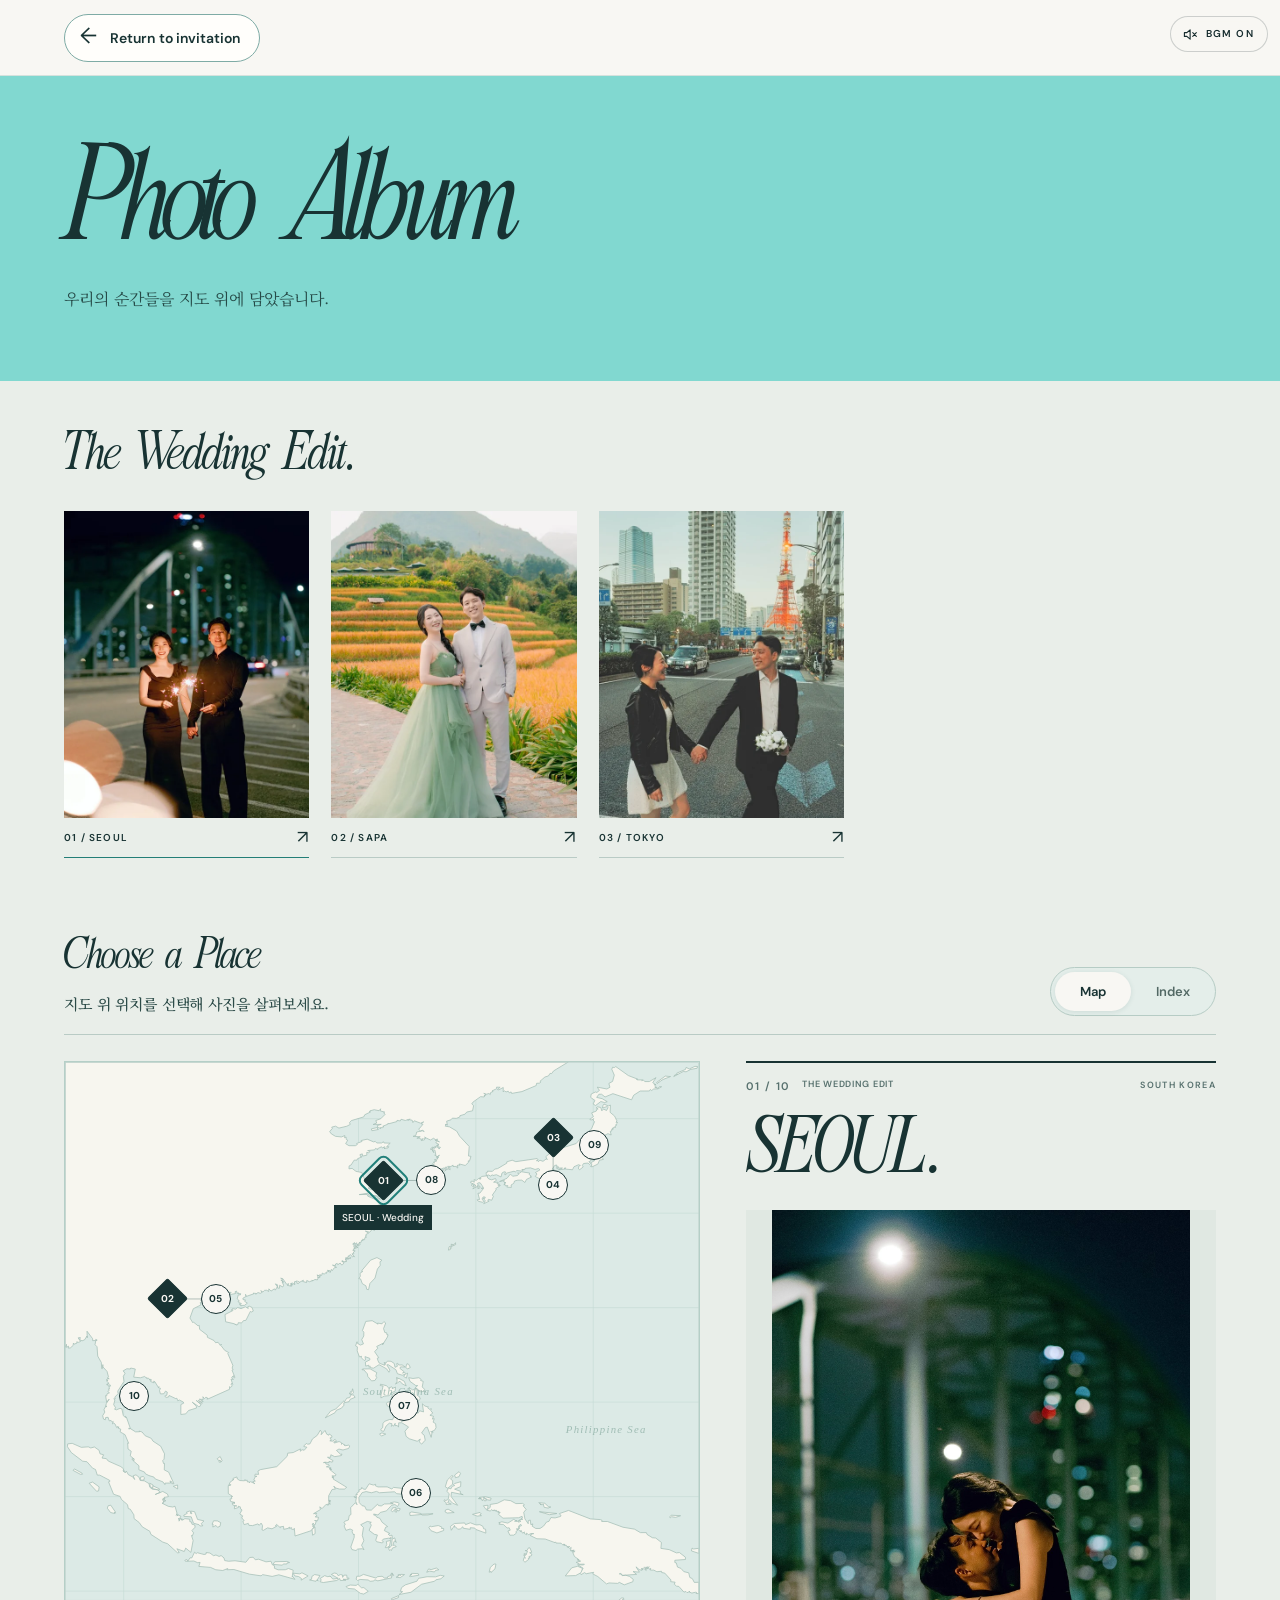
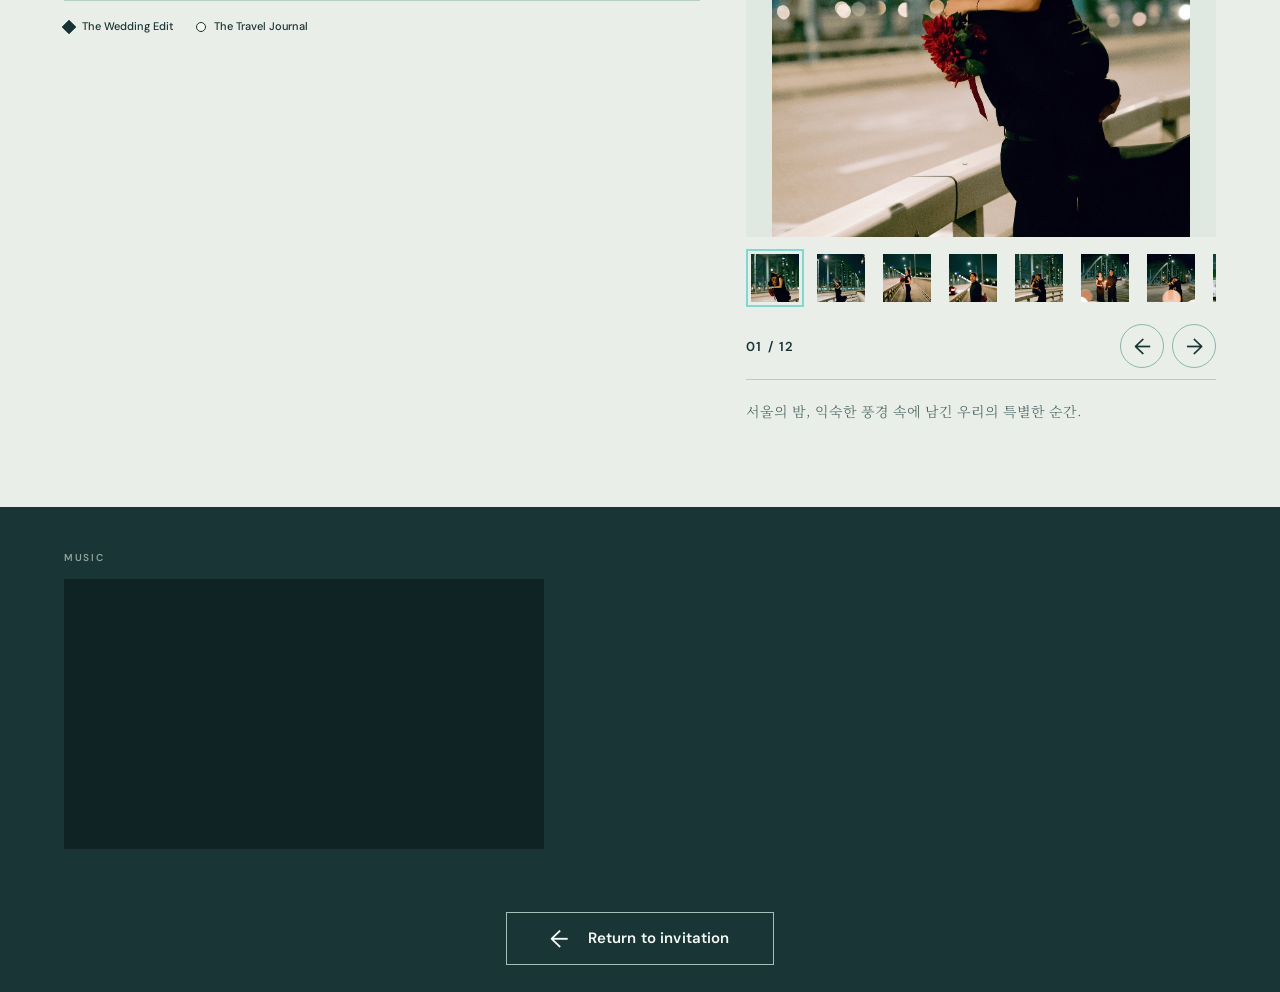
==== commit ff586077: "UI refinement v6 (single tap opening, bgm on by default, venue/dresscode/parking/prize copy updates," ====
--- a/atlas.html
+++ b/atlas.html
@@ -6,9 +6,9 @@
   <meta name="theme-color" content="#81d8d0">
   <title>Photo Album — Jungwoo &amp; Seoha</title>
   <link rel="stylesheet" href="./style.css?v=8-intro125">
-  <link rel="stylesheet" href="./atlas.css?v=20261112-v6">
+  <link rel="stylesheet" href="./atlas.css?v=20261112-v6-pin-label">
   <link rel="stylesheet" href="./atlas-typography.css?v=5">
-  <link rel="stylesheet" href="./bgm.css?v=3">
+  <link rel="stylesheet" href="./bgm.css?v=6">
 </head>
 <body class="atlas-page" data-bgm-page="atlas">
   <header class="atlas-header">
@@ -97,7 +97,7 @@
     <span id="lightbox-count" class="atlas-lightbox-count"></span>
   </div>
   <script src="./atlas-data.js?v=20261112-v4" defer></script>
-  <script src="./atlas.js?v=20261112-v4" defer></script>
-  <script src="./bgm.js?v=3" defer></script>
+  <script src="./atlas.js?v=20261112-v6" defer></script>
+  <script src="./bgm.js?v=6" defer></script>
 </body>
 </html>
--- a/atlas.css
+++ b/atlas.css
@@ -75,6 +75,11 @@
 .atlas-pin-label { position: absolute; left: 50%; top: calc(100% + 3px); transform: translateX(-50%); white-space: nowrap; pointer-events: none; opacity: 0; background: var(--atlas-ink); color: var(--atlas-ivory); padding: 6px 8px; font: 500 10px/1.3 var(--sans, Arial, sans-serif); }
 .atlas-pin[data-label-align="end"] .atlas-pin-label { left: auto; right: 0; transform: none; }
 .atlas-pin.is-selected .atlas-pin-label, .atlas-pin:hover .atlas-pin-label, .atlas-pin:focus-visible .atlas-pin-label { opacity: 1; }
+/* Responsive pin labels: the JS positions them above/below and away from nearby pins. */
+.atlas-pin[data-label-side] .atlas-pin-label {
+  left: 50%; right: auto; top: var(--label-top, calc(100% + 3px)); bottom: auto;
+  transform: translateX(calc(-50% + var(--label-shift, 0px)));
+}
 .atlas-map-route #map-pairs { stroke: #496d68; stroke-width: 1.4; stroke-dasharray: none; opacity: .45; }
 /* Guide sits under "Choose a Place": an instruction, not a footnote. */
 .atlas-map-guide { margin: 12px 0 0; color: #2b4a47; font: 500 15px/1.6 var(--kr, Georgia, serif); letter-spacing: -.01em; word-break: keep-all; }
--- a/bgm.css
+++ b/bgm.css
@@ -10,7 +10,8 @@
   pointer-events: none;
 }
 .bgm-control > * { pointer-events: auto; }
-body.opening .bgm-control { display: none; } /* invitation: appears after the unboxing */
+/* The unboxing overlay sits at z-index:9999. Keep the toggle accessible over it. */
+body.opening .bgm-control { z-index: 10010; }
 .atlas-page .bgm-control { top: calc(16px + env(safe-area-inset-top, 0px)); } /* centred on the Atlas header */
 
 .bgm-toggle {
@@ -40,33 +41,36 @@
 }
 .bgm-hint.is-visible { opacity: 1; visibility: visible; transform: none; transition: opacity .35s ease, transform .35s ease; }
 
-/* ---------- invitation intro: two start choices ---------- */
+/* ---------- invitation intro: a quiet typographic tap prompt ---------- */
 .unbox-choices {
-  position: absolute; z-index: 3; left: 50%; bottom: calc(78px + env(safe-area-inset-bottom, 0px));
-  transform: translateX(-50%); width: min(288px, calc(100vw - 56px));
-  display: grid; gap: 10px;
-  opacity: 0; visibility: hidden; transition: opacity .25s ease, visibility 0s linear .25s;
+  position: absolute; z-index: 3; left: 50%;
+  bottom: calc(clamp(70px, 10svh, 104px) + env(safe-area-inset-bottom, 0px));
+  transform: translateX(-50%); width: min(260px, calc(100vw - 48px));
+  display: flex; align-items: center; justify-content: center;
+  opacity: 0; visibility: hidden; pointer-events: none;
+  transition: opacity .25s ease, visibility 0s linear .25s;
 }
-.unbox-overlay.is-armed .unbox-choices { opacity: 1; visibility: visible; transition: opacity .7s ease .4s, visibility 0s; }
-.unbox-choice {
-  display: flex; align-items: center; justify-content: center; width: 100%; min-height: 50px; margin: 0;
-  padding: 0 20px; border-radius: 999px; cursor: pointer; white-space: nowrap;
-  font-family: var(--kr, 'Noto Serif KR', serif); letter-spacing: -.01em; word-break: keep-all;
-  -webkit-tap-highlight-color: transparent; transition: background-color .2s ease, border-color .2s ease;
+.unbox-overlay.is-armed .unbox-choices {
+  opacity: 1; visibility: visible; pointer-events: auto;
+  transition: opacity .7s ease .4s, visibility 0s;
 }
-/* Primary: ivory, reads first over the Tiffany box and the ivory ribbon. */
-.unbox-choice.is-primary {
-  border: 1px solid rgba(21, 43, 45, .16); background: #f8f7f3; color: #152b2d;
-  font-size: 15px; font-weight: 500; box-shadow: 0 6px 18px rgba(15, 41, 42, .14);
+/* Skip is available only after the box starts opening. */
+.unbox-overlay.is-armed .unbox-skip { display: none; }
+.unbox-tap {
+  display: inline-flex; justify-content: center; align-items: center;
+  min-height: 44px; min-width: 148px; padding: 8px 16px;
+  border: 0; border-radius: 0; background: transparent;
+  color: #152b2d; text-shadow: 0 1px 12px rgba(248,247,243,.42);
+  font: 500 13px/1.4 var(--sans, 'DM Sans', Arial, sans-serif);
+  letter-spacing: .22em; white-space: nowrap; cursor: pointer;
+  -webkit-tap-highlight-color: transparent;
 }
-.unbox-choice.is-primary:active { background: #fffdf8; }
-/* Secondary: the same quiet glass as SKIP INTRO. */
-.unbox-choice.is-secondary {
-  min-height: 46px; border: 1px solid rgba(248, 247, 243, .55); background: rgba(15, 41, 42, .3);
-  -webkit-backdrop-filter: blur(6px); backdrop-filter: blur(6px);
-  color: #f8f7f3; font-size: 14px; font-weight: 400;
+.unbox-overlay.is-armed .unbox-tap { animation: unbox-tap-breathe 2.8s ease-in-out infinite; }
+.unbox-tap:focus-visible { outline: 1px solid currentColor; outline-offset: 1px; }
+@keyframes unbox-tap-breathe {
+  0%, 100% { opacity: .52; }
+  50% { opacity: 1; }
 }
-.unbox-choice.is-secondary:active { background: rgba(15, 41, 42, .42); }
 
 /* ---------- visible YouTube player card ---------- */
 .bgm-card { margin: 0; display: grid; gap: 14px; }
@@ -98,4 +102,5 @@
 
 @media (prefers-reduced-motion: reduce) {
   .bgm-hint, .bgm-hint.is-visible, .unbox-choices, .unbox-overlay.is-armed .unbox-choices { transition: none; }
+  .unbox-overlay.is-armed .unbox-tap { animation: none; }
 }
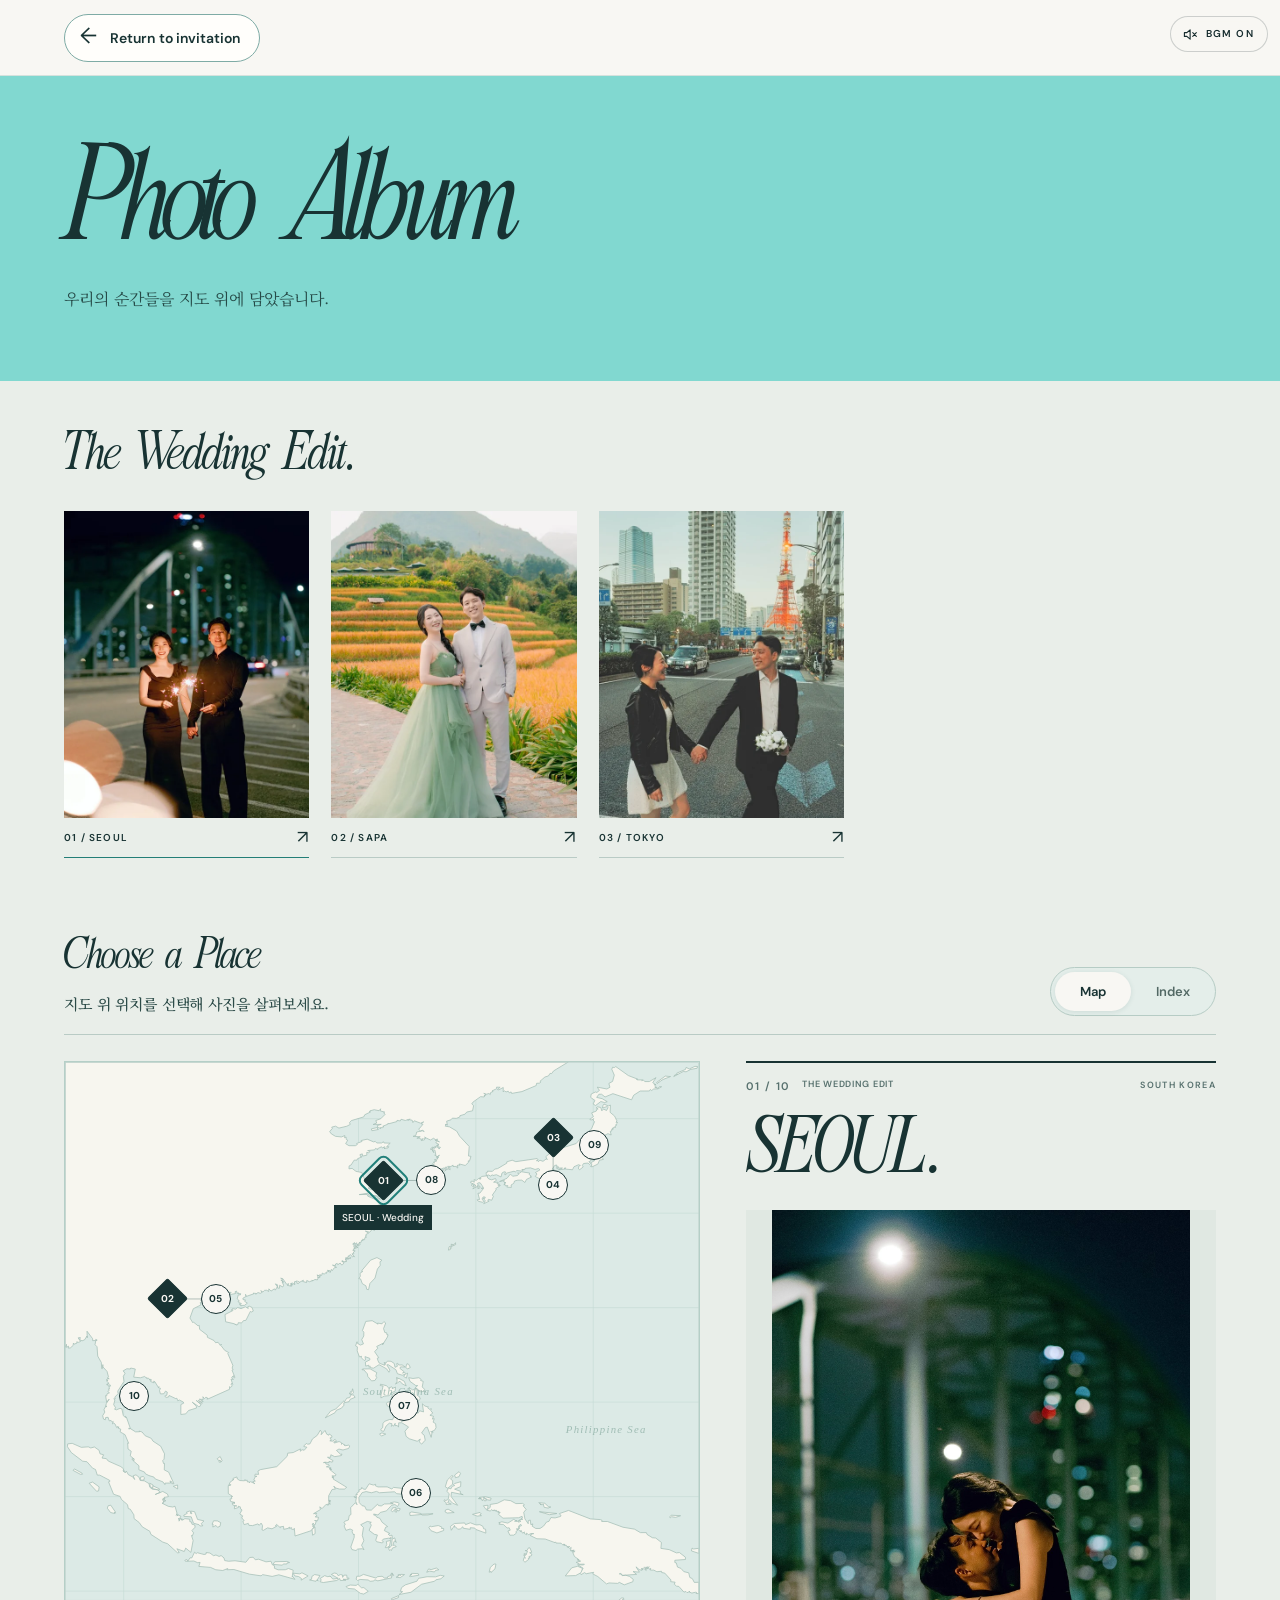
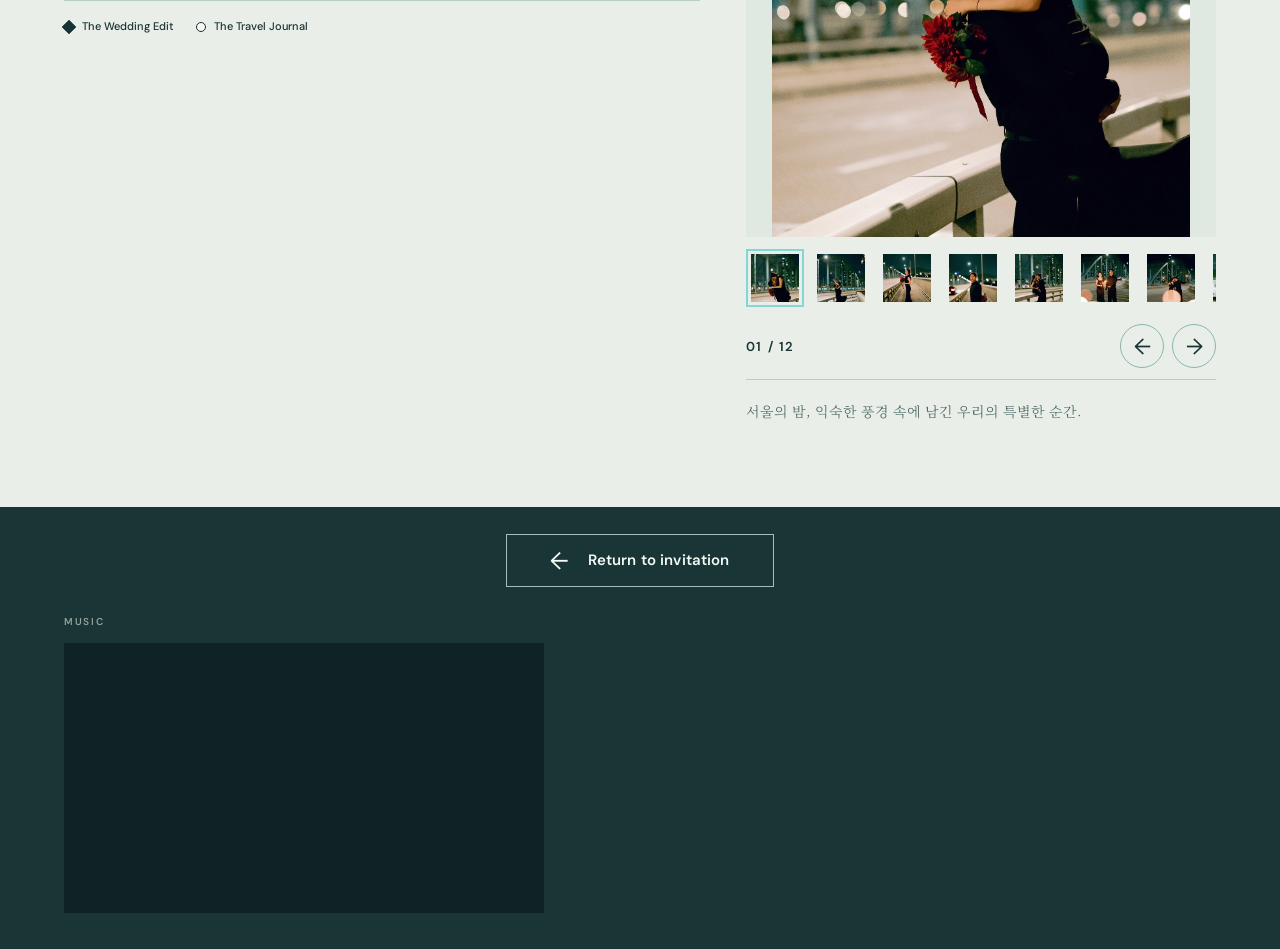
==== commit 609c8f89: "UI refinement v7 (fullscreen tap opening, return button above music, pin label adjustments, copy cle" ====
--- a/atlas.html
+++ b/atlas.html
@@ -8,7 +8,7 @@
   <link rel="stylesheet" href="./style.css?v=8-intro125">
   <link rel="stylesheet" href="./atlas.css?v=20261112-v6-pin-label">
   <link rel="stylesheet" href="./atlas-typography.css?v=5">
-  <link rel="stylesheet" href="./bgm.css?v=6">
+  <link rel="stylesheet" href="./bgm.css?v=7">
 </head>
 <body class="atlas-page" data-bgm-page="atlas">
   <header class="atlas-header">
@@ -82,13 +82,13 @@
       </div>
     </section>
   </main>
+  <footer class="atlas-footer"><div class="wrap"><a href="./index.html#atlas-entry" aria-label="청첩장으로 돌아가기"><span aria-hidden="true">←</span><span>Return to invitation</span></a></div></footer>
   <section class="bgm-dock" aria-label="배경음악"><div class="wrap">
     <figure class="bgm-card" aria-label="배경음악 플레이어">
       <figcaption class="bgm-card-caption"><span class="micro">Music</span></figcaption>
       <div class="bgm-frame"><div id="bgm-player"></div></div>
     </figure>
   </div></section>
-  <footer class="atlas-footer"><div class="wrap"><a href="./index.html#atlas-entry" aria-label="청첩장으로 돌아가기"><span aria-hidden="true">←</span><span>Return to invitation</span></a></div></footer>
   <div id="photo-lightbox" class="atlas-lightbox" role="dialog" aria-modal="true" aria-label="확대된 사진" aria-hidden="true">
     <button id="close-lightbox" class="atlas-lightbox-close" type="button" aria-label="확대 사진 닫기">×</button>
     <button id="lightbox-prev" class="atlas-lightbox-prev" type="button" aria-label="이전 확대 사진">←</button>
@@ -97,7 +97,7 @@
     <span id="lightbox-count" class="atlas-lightbox-count"></span>
   </div>
   <script src="./atlas-data.js?v=20261112-v4" defer></script>
-  <script src="./atlas.js?v=20261112-v6" defer></script>
+  <script src="./atlas.js?v=20261112-v7" defer></script>
   <script src="./bgm.js?v=6" defer></script>
 </body>
 </html>
--- a/bgm.css
+++ b/bgm.css
@@ -12,6 +12,11 @@
 .bgm-control > * { pointer-events: auto; }
 /* The unboxing overlay sits at z-index:9999. Keep the toggle accessible over it. */
 body.opening .bgm-control { z-index: 10010; }
+/* A non-opening exclusion zone around the control; the real toggle stays above it. */
+body.opening .bgm-control::before {
+  content: ''; position: absolute; inset: -10px; pointer-events: auto;
+}
+body.opening .bgm-control > * { position: relative; z-index: 1; }
 .atlas-page .bgm-control { top: calc(16px + env(safe-area-inset-top, 0px)); } /* centred on the Atlas header */
 
 .bgm-toggle {
@@ -44,7 +49,7 @@
 /* ---------- invitation intro: a quiet typographic tap prompt ---------- */
 .unbox-choices {
   position: absolute; z-index: 3; left: 50%;
-  bottom: calc(clamp(70px, 10svh, 104px) + env(safe-area-inset-bottom, 0px));
+  bottom: 42svh;
   transform: translateX(-50%); width: min(260px, calc(100vw - 48px));
   display: flex; align-items: center; justify-content: center;
   opacity: 0; visibility: hidden; pointer-events: none;
@@ -61,14 +66,14 @@
   min-height: 44px; min-width: 148px; padding: 8px 16px;
   border: 0; border-radius: 0; background: transparent;
   color: #152b2d; text-shadow: 0 1px 12px rgba(248,247,243,.42);
-  font: 500 13px/1.4 var(--sans, 'DM Sans', Arial, sans-serif);
+  font: 500 16px/1.4 var(--sans, 'DM Sans', Arial, sans-serif);
   letter-spacing: .22em; white-space: nowrap; cursor: pointer;
   -webkit-tap-highlight-color: transparent;
 }
 .unbox-overlay.is-armed .unbox-tap { animation: unbox-tap-breathe 2.8s ease-in-out infinite; }
 .unbox-tap:focus-visible { outline: 1px solid currentColor; outline-offset: 1px; }
 @keyframes unbox-tap-breathe {
-  0%, 100% { opacity: .52; }
+  0%, 100% { opacity: .7; }
   50% { opacity: 1; }
 }
 
@@ -83,7 +88,7 @@
 /* Shared music card. It stays in one place in the DOM while the invitation and the Atlas swap
    around it, so the player is never moved or hidden.
    Invitation order: body copy -> J & S. (.site-footer-signature) -> Music (.bgm-dock) -> footer links.
-   Atlas order: Atlas content -> Music -> Atlas footer. */
+   Atlas order: Atlas content -> Return button -> Music. */
 .bgm-dock { display: flow-root; background: #192f31; padding-top: 55px; } /* flow-root keeps the card margin inside the dark band */
 .bgm-dock .bgm-card { max-width: 480px; margin-bottom: 52px; color: rgba(248, 247, 243, .9); }
 .bgm-dock .bgm-card .micro { color: rgba(248, 247, 243, .55); }
@@ -92,9 +97,11 @@
 .invitation-page .bgm-dock { padding-top: 0; } /* continues straight under J & S. */
 .invitation-page .bgm-dock .bgm-card { margin-bottom: 44px; }
 .invitation-page .bgm-dock + .site-footer { padding-top: 0; display: flow-root; } /* footer links continue the band */
-.atlas-page .bgm-dock { background: #193535; padding-top: 44px; } /* matches the Atlas footer */
+/* The return button now precedes the shared music card in both mounting modes. */
+.atlas-page .atlas-footer { padding-bottom: 12px; }
+.atlas-page .bgm-dock { background: #193535; padding-top: 16px; }
 .atlas-page .bgm-dock .bgm-card { margin-bottom: 36px; }
-@media (max-width: 700px) { .atlas-page .bgm-dock { padding-top: 40px; } }
+@media (max-width: 700px) { .atlas-page .atlas-footer { padding-bottom: 8px; } .atlas-page .bgm-dock { padding-top: 12px; } }
 
 /* App shell: only the active view is displayed (no overflow changes anywhere). */
 [data-shell-view][hidden] { display: none !important; }
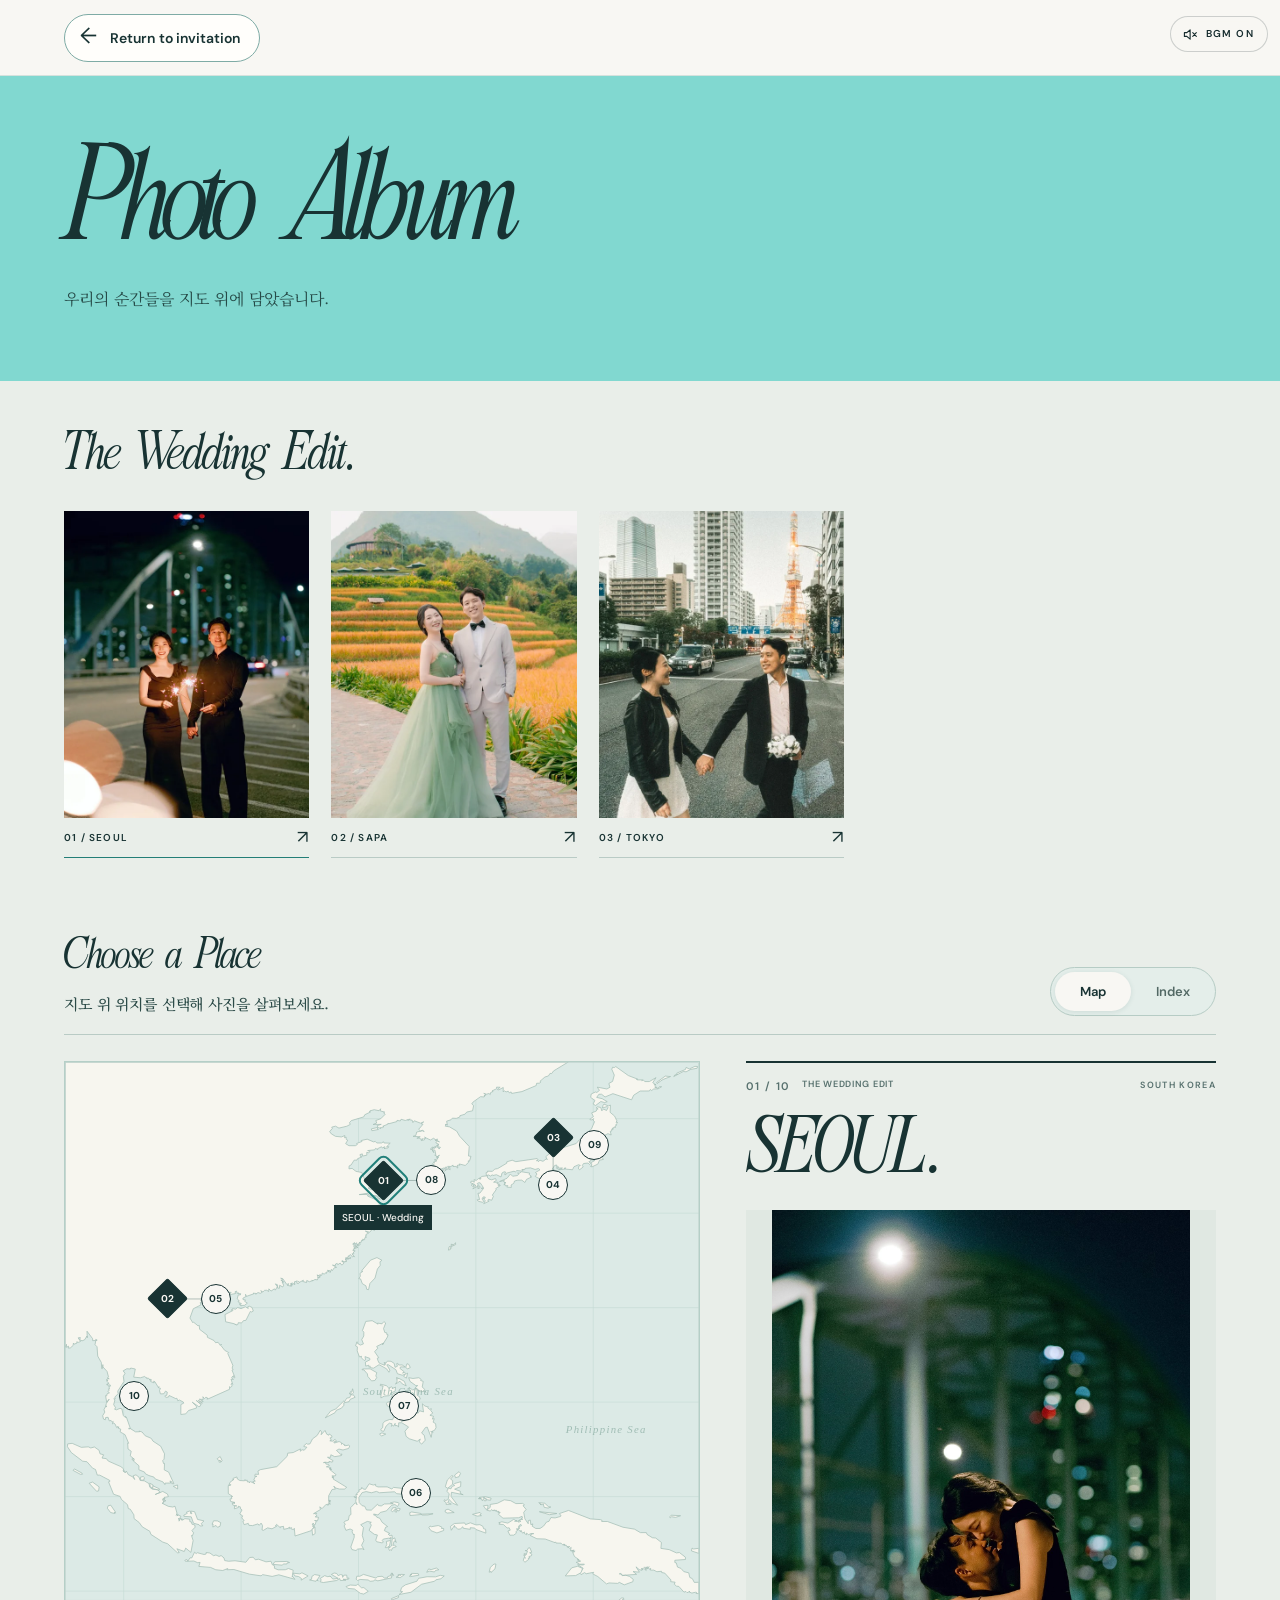
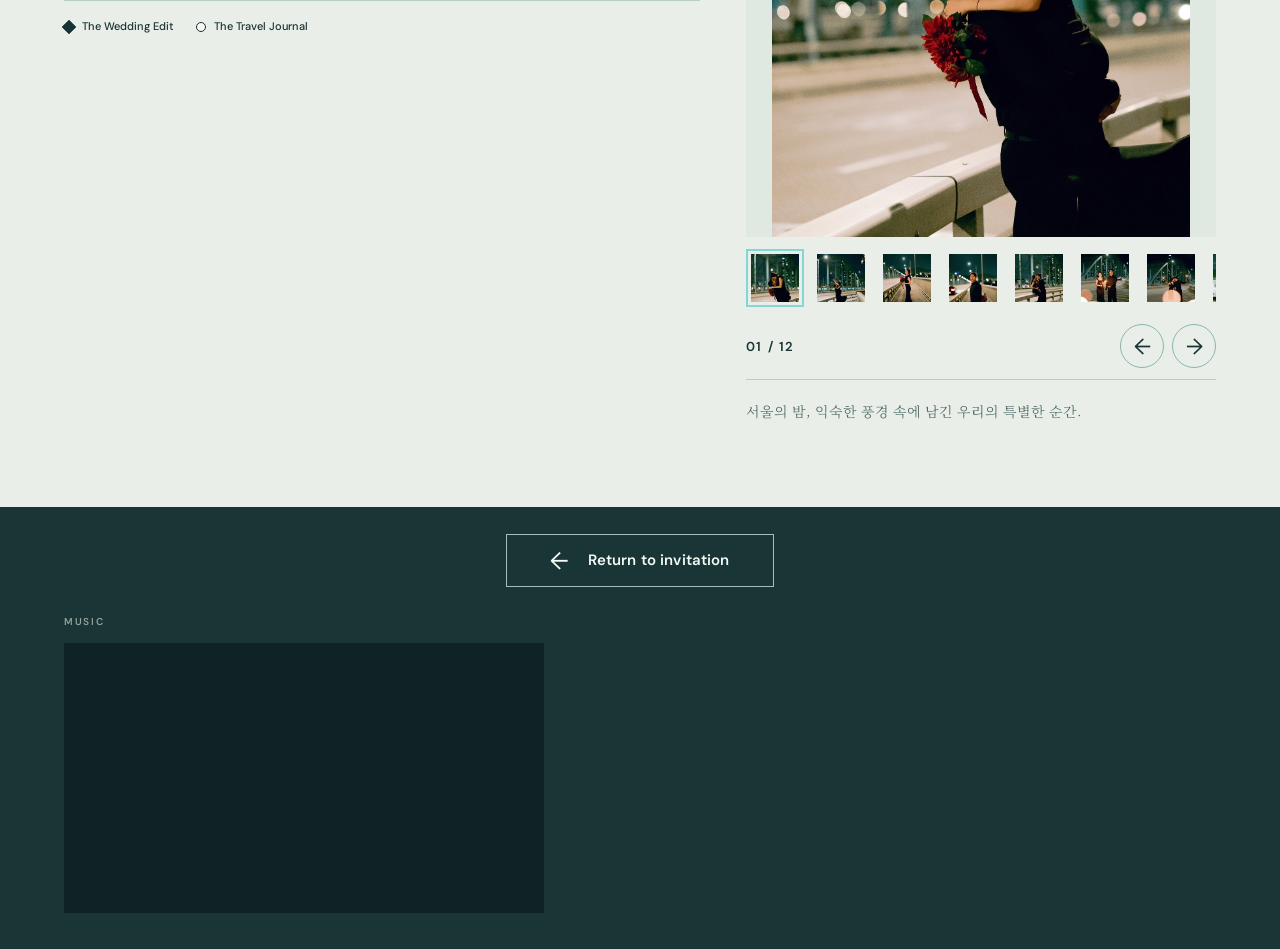
==== commit 6bea7659: "fix(atlas): revert 7 mis-added travel Tokyo shots; apply edited Tokyo wedding photos instead - rever" ====
--- a/atlas.html
+++ b/atlas.html
@@ -96,7 +96,7 @@
     <button id="lightbox-next" class="atlas-lightbox-next" type="button" aria-label="다음 확대 사진">→</button>
     <span id="lightbox-count" class="atlas-lightbox-count"></span>
   </div>
-  <script src="./atlas-data.js?v=20261112-v4" defer></script>
+  <script src="./atlas-data.js?v=20261117-v10" defer></script>
   <script src="./atlas.js?v=20261112-v7" defer></script>
   <script src="./bgm.js?v=6" defer></script>
 </body>
--- a/bgm.css
+++ b/bgm.css
@@ -46,7 +46,7 @@
 }
 .bgm-hint.is-visible { opacity: 1; visibility: visible; transform: none; transition: opacity .35s ease, transform .35s ease; }
 
-/* ---------- invitation intro: a quiet typographic tap prompt ---------- */
+/* ---------- invitation intro: minimal transparent Korean tap prompt ---------- */
 .unbox-choices {
   position: absolute; z-index: 3; left: 50%;
   bottom: 42svh;
@@ -63,19 +63,15 @@
 .unbox-overlay.is-armed .unbox-skip { display: none; }
 .unbox-tap {
   display: inline-flex; justify-content: center; align-items: center;
-  min-height: 44px; min-width: 148px; padding: 8px 16px;
-  border: 0; border-radius: 0; background: transparent;
-  color: #152b2d; text-shadow: 0 1px 12px rgba(248,247,243,.42);
-  font: 500 16px/1.4 var(--sans, 'DM Sans', Arial, sans-serif);
-  letter-spacing: .22em; white-space: nowrap; cursor: pointer;
+  min-height: 44px; min-width: 0; padding: 8px 14px;
+  border: none; border-radius: 0; background: transparent;
+  box-shadow: none; -webkit-backdrop-filter: none; backdrop-filter: none;
+  color: #152b2d; text-shadow: 0 1px 3px rgba(248, 247, 243, .28);
+  font: 500 16px/1.5 var(--kr, 'Noto Serif KR', serif);
+  letter-spacing: -.03em; white-space: nowrap; cursor: pointer;
   -webkit-tap-highlight-color: transparent;
 }
-.unbox-overlay.is-armed .unbox-tap { animation: unbox-tap-breathe 2.8s ease-in-out infinite; }
-.unbox-tap:focus-visible { outline: 1px solid currentColor; outline-offset: 1px; }
-@keyframes unbox-tap-breathe {
-  0%, 100% { opacity: .7; }
-  50% { opacity: 1; }
-}
+.unbox-tap:focus-visible { outline: 2px solid currentColor; outline-offset: 3px; }
 
 /* ---------- visible YouTube player card ---------- */
 .bgm-card { margin: 0; display: grid; gap: 14px; }
